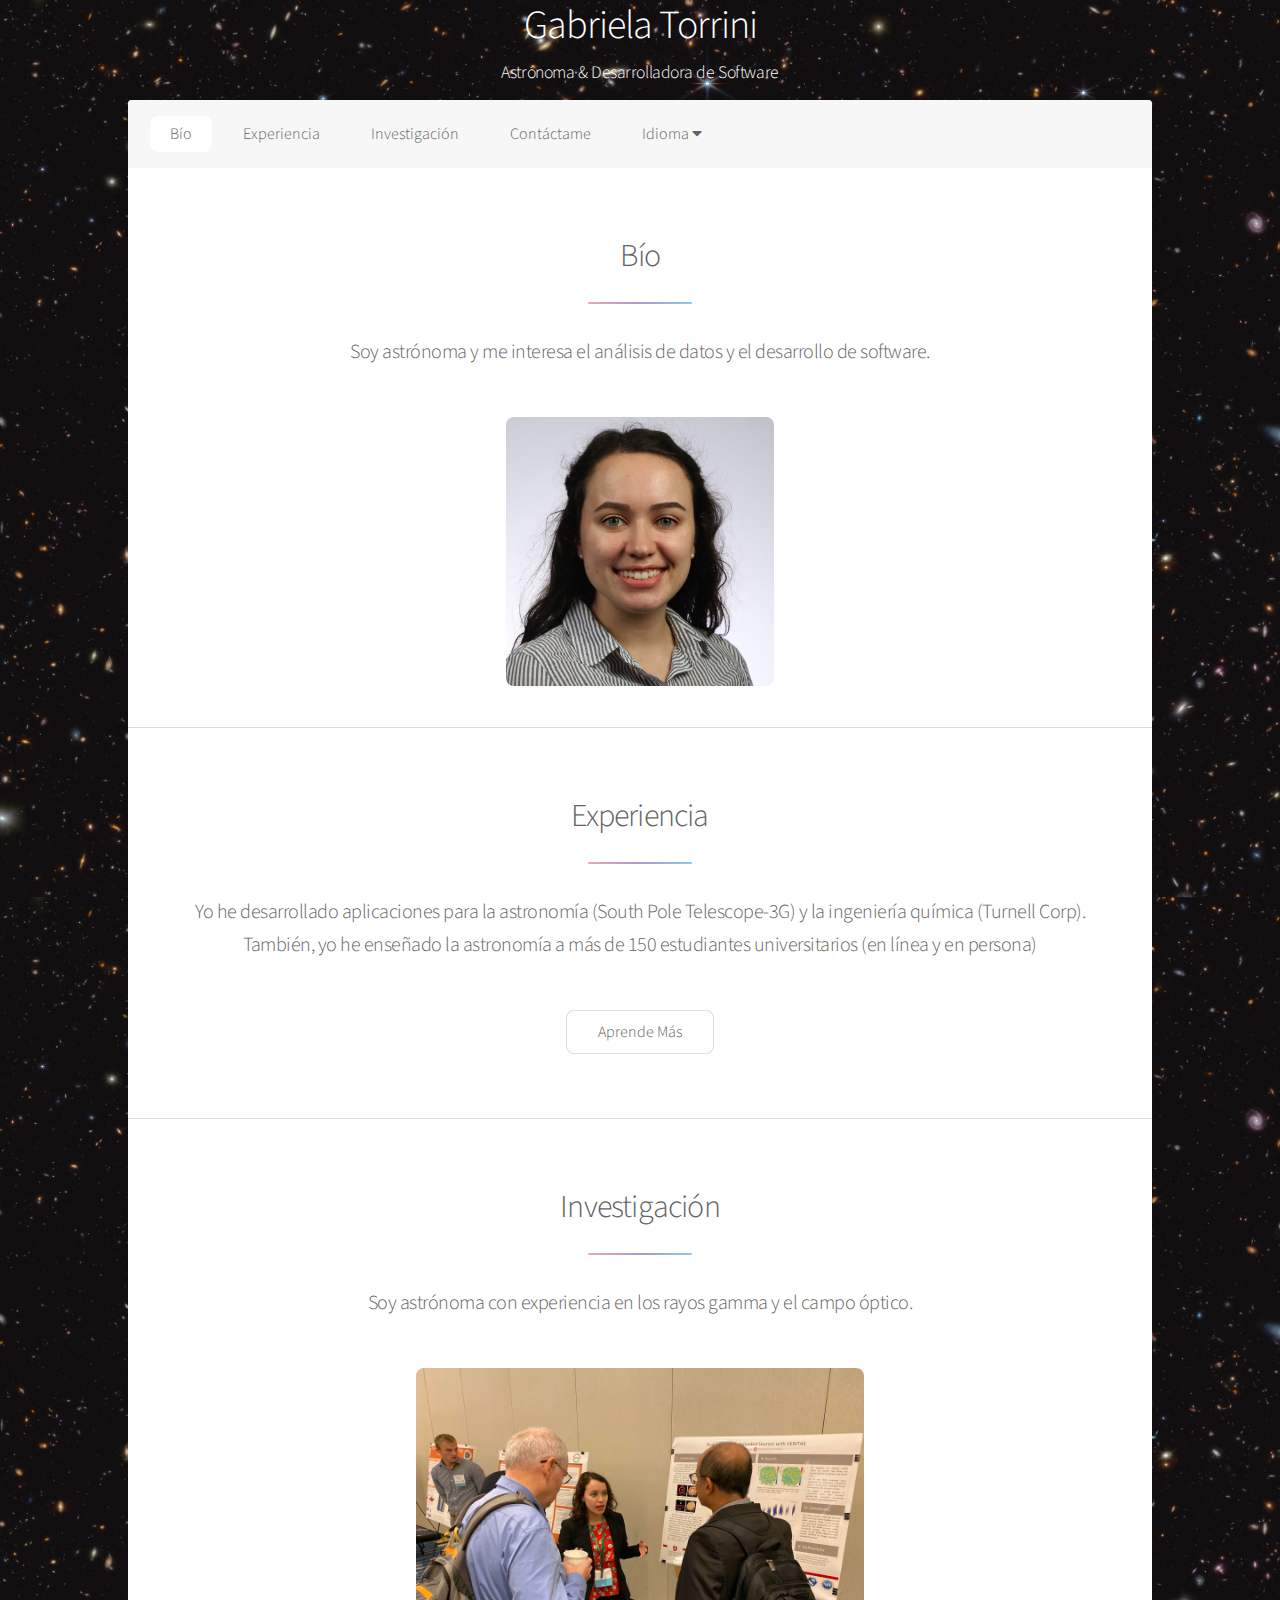
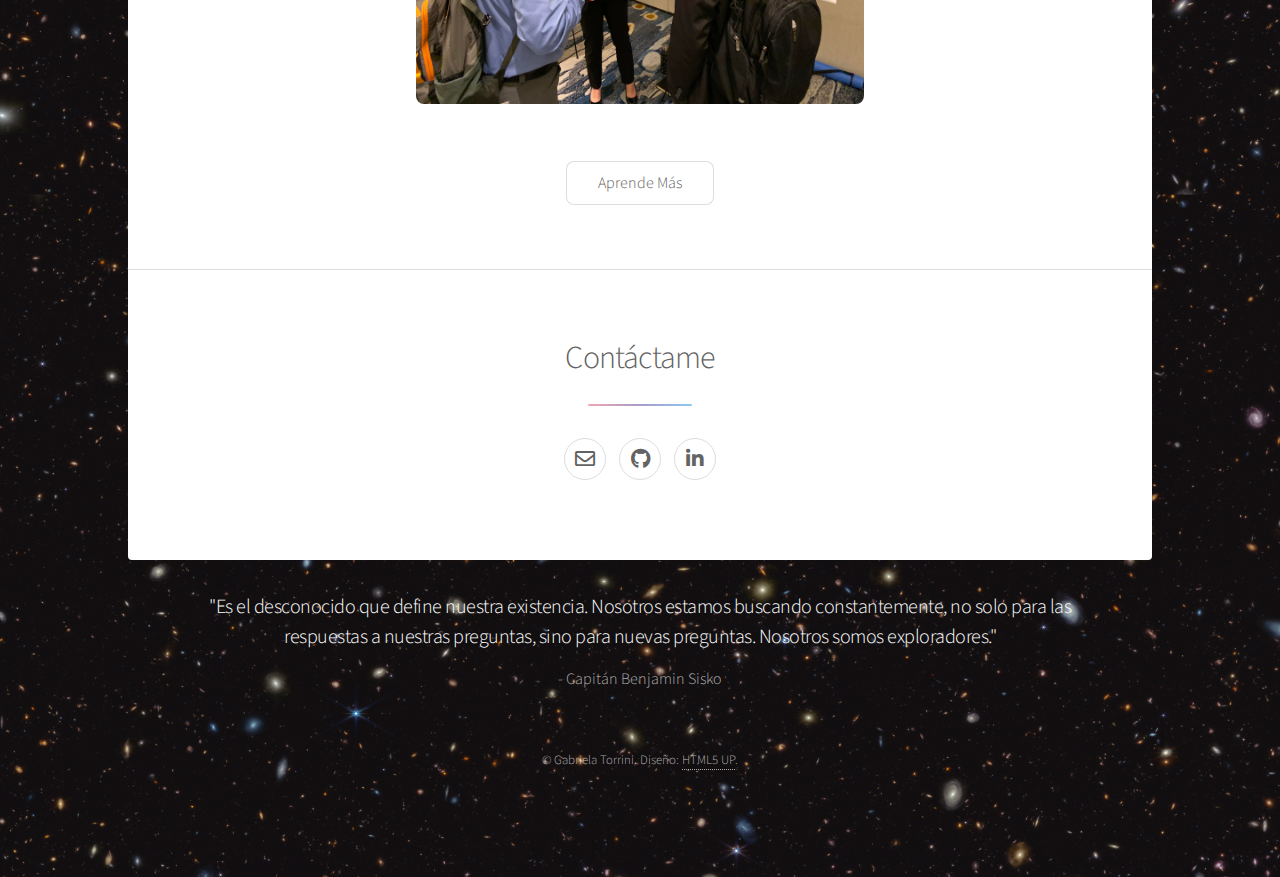
==== esp_index.html @ 51610266 "Edited lang tag to include correct country code" ====
<!DOCTYPE HTML>
<!--
	Stellar by HTML5 UP
	html5up.net | @ajlkn
	Free for personal and commercial use under the CCA 3.0 license (html5up.net/license)
-->
<html>
	<head>
		<title>Gabriela Torrini</title>
		<meta charset="utf-8" />
		<meta lang="es-PR" />
		<meta name="viewport" content="width=device-width, initial-scale=1, user-scalable=no" />
		<meta name="description" content="Gabriela Torrini es astro&#769;noma y desarrolladora de software." />
		<meta property="og:title" content="Gabriela Torrini | Sitio Web Personal " />
		<meta property="og:image" content="assets/images/jwst-dfs.png" />
		<meta property="og:description" content="Astronomo&#769;a & Desarrollo de Software" />
		<link rel="stylesheet" href="assets/css/main.css" />
		<noscript><link rel="stylesheet" href="assets/css/noscript.css" /></noscript>
		<script src="ResponsiveMenu.js" defer></script>
	</head>
	<body class="is-preload">

		<!-- Wrapper -->
			<div id="wrapper">

				<!-- Header -->
					<header id="header">
						<!--<div class="bg-box" style="max-width: 35%; padding: 1em;">-->
						<div>
							<h1>Gabriela Torrini</h1>
							<h4>Astro&#769;noma &amp; Desarrolladora de Software</h4>
						</div>
					</header>

				<!-- Nav -->
					<nav id="nav">
						<ul class="topnav">
							<li><a href="#about" class="active">Bi&#769;o</a></li>
							<li><a href="#experience">Experiencia</a></li>
							<li><a href="#research">Investigacio&#769;n</a></li>
							<!--<li><a href="#outreach">Outreach</a></li>-->
							<li><a href="#contact">Conta&#769;ctame</a></li>
							<li class="dropdown"><p class="dropbtn">Idioma <i class="fa fa-caret-down"></i></p>
								<ul class="dropdown-content">
									<li><a href="index.html" class="droplink">Ingle&#769;s</a></li>
									<li><a href="esp_index.html" class="droplink">Espan&#771;ol</a></li>
								</ul>
							</li>
							<li class="icon"><a id="menu-link" href="javascript:void(0);" class="fa fa-bars"></a></li>
						</ul>
					</nav>

				<!-- Main -->
					<div id="main">

						<!-- Bio -->
							<section id="about" class="main special">
								<!--<div class="spotlight">
									<div class="content">-->
										<header class="major">
											<h2>Bi&#769;o</h2>
											<p>Soy astro&#769;noma y me interesa el ana&#769;lisis de datos y el desarrollo de software.</p>
										</header>
										<!--<ul class="actions">
											<li><a class="button">Resume</a></li>
											<li><a class="button">CV  </a></li>
										</ul>-->
									<!--</div>
								</div>-->
										<span class="image"><img src="images/profile.jpg" style="max-width:30%; height:auto; margin:auto;" alt="Gabriela Torrini headshot" /></span>
							</section>

						<!-- Experiencia Seccion -->
							<section id="experience" class="main special">
								<header class="major">
									<h2>Experiencia</h2>
									<p>Yo he desarrollado aplicaciones para la astronomi&#769;a (South Pole Telescope-3G) y la ingenieri&#769;a qui&#769;mica (Turnell Corp). Tambie&#769;n, yo he ensen&#771;ado la astronomi&#769;a a ma&#769;s de 150 estudiantes universitarios (en li&#769;nea y en persona) </p>
								</header>
								<footer class="major">
									<ul class="actions special">
										<li><a href="experience.html" class="button">Aprende Ma&#769;s</a></li>
									</ul>
								</footer>
							</section>

						<!-- Investigacion Seccion -->
							<section id="research" class="main special">
								<header class="major">
									<h2>Investigacio&#769;n</h2>
									<p> Soy astrónoma con experiencia en los rayos gamma y el campo óptico.  </p>
								</header>
								<span class="image"><img src="images/cur-talking.jpg" style="max-width:50%; height:auto; margin:auto;" alt="Gabriela Torrini presenting research" /></span>
								<footer class="major">
									<ul class="actions special">
										<li><a href="research.html" class="button">Aprende Ma&#769;s</a></li>
									</ul>
								</footer>
							</section>

						<!-- Outreach -->
							<!--<section id="outreach" class="main special">
								<header class="major">
									<h2>Outreach</h2>
									<p>I am committed to making STEM fun, informative, and accessible to everyone.</p>
								</header>
								<span class="image"><img src="images/astro-society.jpg" style="max-width:50%; height:auto; margin:auto;" alt="Gabriela Torrini showing constellations" /></span>
								<footer class="major">
									<ul class="actions special">
										<li><a href="outreach.html" class="button">Learn More</a></li>
									</ul>
								</footer>
							</section>-->

						<!-- Conto&#769;ctame -->
							<section id="contact" class="main special">
								<header class="major">
									<h2>Conta&#769;ctame</h2>
									<ul class="icons">
										<li><a href="mailto:torrini2@illinois.edu" class="icon fa-regular fa-envelope alt"></a></li>
										<li><a href="https://github.com/gtorrini" class="icon brands fa-github alt"><span class="label">GitHub</span></a></li>
										<li><a href="https://www.linkedin.com/in/gabriela-torrini-9a2ab7235/" class="icon brands fa-linkedin-in alt"><span class="label">LinkedIn</span></a></li>
									</ul>
								</header>
							</section>

					</div>

				<!-- Footer -->
					<footer id="footer">
						<div class="align-center">
							<h3>"Es el desconocido que define nuestra existencia. Nosotros estamos buscando constantemente, no solo para las respuestas a nuestras preguntas, sino para nuevas preguntas. Nosotros somos exploradores." </h3>
							<p>- Capita&#769;n Benjamin Sisko</p>
						</div>
						<p class="copyright">&copy; Gabriela Torrini. Disen&#771;o: <a href="https://html5up.net">HTML5 UP</a>.</p>
					</footer>

			</div>

		<!-- Scripts -->
			<script src="assets/js/jquery.min.js"></script>
			<script src="assets/js/jquery.scrollex.min.js"></script>
			<script src="assets/js/jquery.scrolly.min.js"></script>
			<script src="assets/js/browser.min.js"></script>
			<script src="assets/js/breakpoints.min.js"></script>
			<script src="assets/js/util.js"></script>
			<script src="assets/js/main.js"></script>

	</body>
</html>
---- assets/css/main.css ----
@import url(fontawesome-all.min.css);
@import 'https://fonts.googleapis.com/css?family=Source+Sans+Pro:300,400';

/*
	Stellar by HTML5 UP
	html5up.net | @ajlkn
	Free for personal and commercial use under the CCA 3.0 license (html5up.net/license)
*/

html, body, div, span, applet, object,
iframe, h1, h2, h3, h4, h5, h6, p, blockquote,
pre, a, abbr, acronym, address, big, cite,
code, del, dfn, em, img, ins, kbd, q, s, samp,
small, strike, strong, sub, sup, tt, var, b,
u, i, center, dl, dt, dd, ol, ul, li, fieldset,
form, label, legend, table, caption, tbody,
tfoot, thead, tr, th, td, article, aside,
canvas, details, embed, figure, figcaption,
footer, header, hgroup, menu, nav, output, ruby,
section, summary, time, mark, audio, video {
	margin: 0;
	padding: 0;
	border: 0;
	font-size: 100%;
	font: inherit;
	vertical-align: baseline;
}

article, aside, details, figcaption, figure,
footer, header, hgroup, menu, nav, section {
	display: block;}

body {
	line-height: 1;
}

ol, ul {
	list-style: none;
}

blockquote, q {
	quotes: none;
}

	blockquote:before, blockquote:after, q:before, q:after {
		content: '';
		content: none;
	}

table {
	border-collapse: collapse;
	border-spacing: 0;
}

body {
	-webkit-text-size-adjust: none;
}

br {
	display: block !important;
}

mark {
	background-color: transparent;
	color: inherit;
}

input::-moz-focus-inner {
	border: 0;
	padding: 0;
}

input, select, textarea {
	-moz-appearance: none;
	-webkit-appearance: none;
	-ms-appearance: none;
	appearance: none;
}

/* Basic */

	@-ms-viewport {
		width: device-width;
	}

	body {
		-ms-overflow-style: scrollbar;
	}

	@media screen and (max-width: 480px) {

		html, body {
			min-width: 320px;
		}

	}

	html {
		box-sizing: border-box;
	}

	*, *:before, *:after {
		box-sizing: inherit;
	}

body {
	background-image: url("images/jwst-dfs.png");
	background-size: 100%;
}

		body.is-preload *, body.is-preload *:before, body.is-preload *:after {
			-moz-animation: none !important;
			-webkit-animation: none !important;
			-ms-animation: none !important;
			animation: none !important;
			-moz-transition: none !important;
			-webkit-transition: none !important;
			-ms-transition: none !important;
			transition: none !important;
		}

/* Type */

	body {
		background-color: #000000;
		color: rgba(255, 255, 255, 0.65);
	}

	body, input, select, textarea {
		font-family: "Source Sans Pro", Helvetica, sans-serif;
		font-size: 17pt;
		font-weight: 300;
		line-height: 1.65;
	}

	figcaption {
		font-size: 14pt;
	}

		@media screen and (max-width: 1680px) {

			body, input, select, textarea {
				font-size: 14pt;
			}

			figcaption {
				font-size: 11pt;
			}

		}

		@media screen and (max-width: 1280px) {

			body, input, select, textarea {
				font-size: 12pt;
			}

			figcaption {
				font-size: 9pt;
			}

		}

		@media screen and (max-width: 360px) {

			body, input, select, textarea {
				font-size: 11pt;
			}

			figcaption {
				font-size: 8pt;
			}
		}

	a {
		-moz-transition: color 0.2s ease, border-bottom 0.2s ease;
		-webkit-transition: color 0.2s ease, border-bottom 0.2s ease;
		-ms-transition: color 0.2s ease, border-bottom 0.2s ease;
		transition: color 0.2s ease, border-bottom 0.2s ease;
		text-decoration: none;
		border-bottom: dotted 1px;
		color: inherit;
	}

		a:hover {
			border-bottom-color: transparent;
		}

	strong, b {
		font-weight: 400;
	}

	em, i {
		font-style: italic;
	}

	p:not(.dropbtn) {
		margin: 0 0 2em 0;
	}

		p.blurb {
			text-align: justify;
		}

		p.content {
			-moz-columns: 20em 2;
			-webkit-columns: 20em 2;
			-ms-columns: 20em 2;
			columns: 20em 2;
			-moz-column-gap: 2em;
			-webkit-column-gap: 2em;
			-ms-column-gap: 2em;
			column-gap: 2em;
			text-align: justify;
		}

	h1, h2, h3, h4, h5, h6 {
		font-weight: 300;
		line-height: 1.5;
		margin: 0 0 0.7em 0;
		letter-spacing: -0.025em;
	}

		h1 a, h2 a, h3 a, h4 a, h5 a, h6 a {
			color: inherit;
			text-decoration: none;
		}

	h1 {
		font-size: 2.5em;
		line-height: 1.2;
	}

	h2 {
		font-size: 1.5em;
	}

	h3 {
		font-size: 1.25em;
	}

	h4 {
		font-size: 1.1em;
	}

	h5 {
		font-size: 0.9em;
	}

	h6 {
		font-size: 0.7em;
	}

	@media screen and (max-width: 736px) {

		h1 {
			font-size: 2em;
		}

	}

	sub {
		font-size: 0.8em;
		position: relative;
		top: 0.5em;
	}

	sup {
		font-size: 0.8em;
		position: relative;
		top: -0.5em;
	}

	blockquote {
		border-left: solid 4px;
		font-style: italic;
		margin: 0 0 2em 0;
		padding: 0.5em 0 0.5em 2em;
	}

	code {
		border-radius: 8px;
		border: solid 1px;
		font-family: "Courier New", monospace;
		font-size: 0.9em;
		margin: 0 0.25em;
		padding: 0.25em 0.65em;
	}

	pre {
		-webkit-overflow-scrolling: touch;
		font-family: "Courier New", monospace;
		font-size: 0.9em;
		margin: 0 0 2em 0;
	}

		pre code {
			display: block;
			line-height: 1.75;
			padding: 1em 1.5em;
			overflow-x: auto;
		}

	hr {
		border: 0;
		border-bottom: solid 1px;
		margin: 2em 0;
	}

		hr.major {
			margin: 3em 0;
		}

	.align-left {
		text-align: left;
	}

	.align-center {
		text-align: center;
	}

	.align-right {
		text-align: right;
	}

	input, select, textarea {
		color: #ffffff;
	}

	a:hover {
		color: #ffffff;
	}

	strong, b {
		color: #ffffff;
	}

	h1, h2, h3, h4, h5, h6 {
		color: #ffffff;
	}

	blockquote {
		border-left-color: rgba(255, 255, 255, 0.35);
	}

	code {
		background: rgba(255, 255, 255, 0.075);
		border-color: rgba(255, 255, 255, 0.35);
	}

	hr {
		border-bottom-color: rgba(255, 255, 255, 0.35);
	}

/* Row */

	.row {
		display: flex;
		flex-wrap: wrap;
		box-sizing: border-box;
		align-items: stretch;
	}

		.row > * {
			box-sizing: border-box;
		}

		.row.gtr-uniform > * > :last-child {
			margin-bottom: 0;
		}

		.row.aln-left {
			justify-content: flex-start;
		}

		.row.aln-center {
			justify-content: center;
		}

		.row.aln-right {
			justify-content: flex-end;
		}

		.row.aln-top {
			align-items: flex-start;
		}

		.row.aln-middle {
			align-items: center;
		}

		.row.aln-bottom {
			align-items: flex-end;
		}

		.row > .imp {
			order: -1;
		}

		.row > .col-1 {
			width: 8.33333%;
		}

		.row > .off-1 {
			margin-left: 8.33333%;
		}

		.row > .col-2 {
			width: 16.66667%;
		}

		.row > .off-2 {
			margin-left: 16.66667%;
		}

		.row > .col-3 {
			width: 25%;
		}

		.row > .off-3 {
			margin-left: 25%;
		}

		.row > .col-4 {
			width: 33.33333%;
		}

		.row > .off-4 {
			margin-left: 33.33333%;
		}

		.row > .col-5 {
			width: 41.66667%;
		}

		.row > .off-5 {
			margin-left: 41.66667%;
		}

		.row > .col-6 {
			width: 50%;
		}

		.row > .off-6 {
			margin-left: 50%;
		}

		.row > .col-7 {
			width: 58.33333%;
		}

		.row > .off-7 {
			margin-left: 58.33333%;
		}

		.row > .col-8 {
			width: 66.66667%;
		}

		.row > .off-8 {
			margin-left: 66.66667%;
		}

		.row > .col-9 {
			width: 75%;
		}

		.row > .off-9 {
			margin-left: 75%;
		}

		.row > .col-10 {
			width: 83.33333%;
		}

		.row > .off-10 {
			margin-left: 83.33333%;
		}

		.row > .col-11 {
			width: 91.66667%;
		}

		.row > .off-11 {
			margin-left: 91.66667%;
		}

		.row > .col-12 {
			width: 100%;
		}

		.row > .off-12 {
			margin-left: 100%;
		}

		.row.gtr-0 {
			margin-top: 0;
			margin-left: 0em;
		}

			.row.gtr-0 > * {
				padding: 0 0 0 0em;
			}

			.row.gtr-0.gtr-uniform {
				margin-top: 0em;
			}

				.row.gtr-0.gtr-uniform > * {
					padding-top: 0em;
				}

		.row.gtr-25 {
			margin-top: 0;
			margin-left: -0.375em;
		}

			.row.gtr-25 > * {
				padding: 0 0 0 0.375em;
			}

			.row.gtr-25.gtr-uniform {
				margin-top: -0.375em;
			}

				.row.gtr-25.gtr-uniform > * {
					padding-top: 0.375em;
				}

		.row.gtr-50 {
			margin-top: 0;
			margin-left: -0.75em;
		}

			.row.gtr-50 > * {
				padding: 0 0 0 0.75em;
			}

			.row.gtr-50.gtr-uniform {
				margin-top: -0.75em;
			}

				.row.gtr-50.gtr-uniform > * {
					padding-top: 0.75em;
				}

		.row {
			margin-top: 0;
			margin-left: -1.5em;
		}

			.row > * {
				padding: 0 0 0 1.5em;
			}

			.row.gtr-uniform {
				margin-top: -1.5em;
			}

				.row.gtr-uniform > * {
					padding-top: 1.5em;
				}

		.row.gtr-150 {
			margin-top: 0;
			margin-left: -2.25em;
		}

			.row.gtr-150 > * {
				padding: 0 0 0 2.25em;
			}

			.row.gtr-150.gtr-uniform {
				margin-top: -2.25em;
			}

				.row.gtr-150.gtr-uniform > * {
					padding-top: 2.25em;
				}

		.row.gtr-200 {
			margin-top: 0;
			margin-left: -3em;
		}

			.row.gtr-200 > * {
				padding: 0 0 0 3em;
			}

			.row.gtr-200.gtr-uniform {
				margin-top: -3em;
			}

				.row.gtr-200.gtr-uniform > * {
					padding-top: 3em;
				}

		@media screen and (max-width: 1680px) {

			.row {
				display: flex;
				flex-wrap: wrap;
				box-sizing: border-box;
				align-items: stretch;
			}

				.row > * {
					box-sizing: border-box;
				}

				.row.gtr-uniform > * > :last-child {
					margin-bottom: 0;
				}

				.row.aln-left {
					justify-content: flex-start;
				}

				.row.aln-center {
					justify-content: center;
				}

				.row.aln-right {
					justify-content: flex-end;
				}

				.row.aln-top {
					align-items: flex-start;
				}

				.row.aln-middle {
					align-items: center;
				}

				.row.aln-bottom {
					align-items: flex-end;
				}

				.row > .imp-xlarge {
					order: -1;
				}

				.row > .col-1-xlarge {
					width: 8.33333%;
				}

				.row > .off-1-xlarge {
					margin-left: 8.33333%;
				}

				.row > .col-2-xlarge {
					width: 16.66667%;
				}

				.row > .off-2-xlarge {
					margin-left: 16.66667%;
				}

				.row > .col-3-xlarge {
					width: 25%;
				}

				.row > .off-3-xlarge {
					margin-left: 25%;
				}

				.row > .col-4-xlarge {
					width: 33.33333%;
				}

				.row > .off-4-xlarge {
					margin-left: 33.33333%;
				}

				.row > .col-5-xlarge {
					width: 41.66667%;
				}

				.row > .off-5-xlarge {
					margin-left: 41.66667%;
				}

				.row > .col-6-xlarge {
					width: 50%;
				}

				.row > .off-6-xlarge {
					margin-left: 50%;
				}

				.row > .col-7-xlarge {
					width: 58.33333%;
				}

				.row > .off-7-xlarge {
					margin-left: 58.33333%;
				}

				.row > .col-8-xlarge {
					width: 66.66667%;
				}

				.row > .off-8-xlarge {
					margin-left: 66.66667%;
				}

				.row > .col-9-xlarge {
					width: 75%;
				}

				.row > .off-9-xlarge {
					margin-left: 75%;
				}

				.row > .col-10-xlarge {
					width: 83.33333%;
				}

				.row > .off-10-xlarge {
					margin-left: 83.33333%;
				}

				.row > .col-11-xlarge {
					width: 91.66667%;
				}

				.row > .off-11-xlarge {
					margin-left: 91.66667%;
				}

				.row > .col-12-xlarge {
					width: 100%;
				}

				.row > .off-12-xlarge {
					margin-left: 100%;
				}

				.row.gtr-0 {
					margin-top: 0;
					margin-left: 0em;
				}

					.row.gtr-0 > * {
						padding: 0 0 0 0em;
					}

					.row.gtr-0.gtr-uniform {
						margin-top: 0em;
					}

						.row.gtr-0.gtr-uniform > * {
							padding-top: 0em;
						}

				.row.gtr-25 {
					margin-top: 0;
					margin-left: -0.375em;
				}

					.row.gtr-25 > * {
						padding: 0 0 0 0.375em;
					}

					.row.gtr-25.gtr-uniform {
						margin-top: -0.375em;
					}

						.row.gtr-25.gtr-uniform > * {
							padding-top: 0.375em;
						}

				.row.gtr-50 {
					margin-top: 0;
					margin-left: -0.75em;
				}

					.row.gtr-50 > * {
						padding: 0 0 0 0.75em;
					}

					.row.gtr-50.gtr-uniform {
						margin-top: -0.75em;
					}

						.row.gtr-50.gtr-uniform > * {
							padding-top: 0.75em;
						}

				.row {
					margin-top: 0;
					margin-left: -1.5em;
				}

					.row > * {
						padding: 0 0 0 1.5em;
					}

					.row.gtr-uniform {
						margin-top: -1.5em;
					}

						.row.gtr-uniform > * {
							padding-top: 1.5em;
						}

				.row.gtr-150 {
					margin-top: 0;
					margin-left: -2.25em;
				}

					.row.gtr-150 > * {
						padding: 0 0 0 2.25em;
					}

					.row.gtr-150.gtr-uniform {
						margin-top: -2.25em;
					}

						.row.gtr-150.gtr-uniform > * {
							padding-top: 2.25em;
						}

				.row.gtr-200 {
					margin-top: 0;
					margin-left: -3em;
				}

					.row.gtr-200 > * {
						padding: 0 0 0 3em;
					}

					.row.gtr-200.gtr-uniform {
						margin-top: -3em;
					}

						.row.gtr-200.gtr-uniform > * {
							padding-top: 3em;
						}

		}

		@media screen and (max-width: 1280px) {

			.row {
				display: flex;
				flex-wrap: wrap;
				box-sizing: border-box;
				align-items: stretch;
			}

				.row > * {
					box-sizing: border-box;
				}

				.row.gtr-uniform > * > :last-child {
					margin-bottom: 0;
				}

				.row.aln-left {
					justify-content: flex-start;
				}

				.row.aln-center {
					justify-content: center;
				}

				.row.aln-right {
					justify-content: flex-end;
				}

				.row.aln-top {
					align-items: flex-start;
				}

				.row.aln-middle {
					align-items: center;
				}

				.row.aln-bottom {
					align-items: flex-end;
				}

				.row > .imp-large {
					order: -1;
				}

				.row > .col-1-large {
					width: 8.33333%;
				}

				.row > .off-1-large {
					margin-left: 8.33333%;
				}

				.row > .col-2-large {
					width: 16.66667%;
				}

				.row > .off-2-large {
					margin-left: 16.66667%;
				}

				.row > .col-3-large {
					width: 25%;
				}

				.row > .off-3-large {
					margin-left: 25%;
				}

				.row > .col-4-large {
					width: 33.33333%;
				}

				.row > .off-4-large {
					margin-left: 33.33333%;
				}

				.row > .col-5-large {
					width: 41.66667%;
				}

				.row > .off-5-large {
					margin-left: 41.66667%;
				}

				.row > .col-6-large {
					width: 50%;
				}

				.row > .off-6-large {
					margin-left: 50%;
				}

				.row > .col-7-large {
					width: 58.33333%;
				}

				.row > .off-7-large {
					margin-left: 58.33333%;
				}

				.row > .col-8-large {
					width: 66.66667%;
				}

				.row > .off-8-large {
					margin-left: 66.66667%;
				}

				.row > .col-9-large {
					width: 75%;
				}

				.row > .off-9-large {
					margin-left: 75%;
				}

				.row > .col-10-large {
					width: 83.33333%;
				}

				.row > .off-10-large {
					margin-left: 83.33333%;
				}

				.row > .col-11-large {
					width: 91.66667%;
				}

				.row > .off-11-large {
					margin-left: 91.66667%;
				}

				.row > .col-12-large {
					width: 100%;
				}

				.row > .off-12-large {
					margin-left: 100%;
				}

				.row.gtr-0 {
					margin-top: 0;
					margin-left: 0em;
				}

					.row.gtr-0 > * {
						padding: 0 0 0 0em;
					}

					.row.gtr-0.gtr-uniform {
						margin-top: 0em;
					}

						.row.gtr-0.gtr-uniform > * {
							padding-top: 0em;
						}

				.row.gtr-25 {
					margin-top: 0;
					margin-left: -0.375em;
				}

					.row.gtr-25 > * {
						padding: 0 0 0 0.375em;
					}

					.row.gtr-25.gtr-uniform {
						margin-top: -0.375em;
					}

						.row.gtr-25.gtr-uniform > * {
							padding-top: 0.375em;
						}

				.row.gtr-50 {
					margin-top: 0;
					margin-left: -0.75em;
				}

					.row.gtr-50 > * {
						padding: 0 0 0 0.75em;
					}

					.row.gtr-50.gtr-uniform {
						margin-top: -0.75em;
					}

						.row.gtr-50.gtr-uniform > * {
							padding-top: 0.75em;
						}

				.row {
					margin-top: 0;
					margin-left: -1.5em;
				}

					.row > * {
						padding: 0 0 0 1.5em;
					}

					.row.gtr-uniform {
						margin-top: -1.5em;
					}

						.row.gtr-uniform > * {
							padding-top: 1.5em;
						}

				.row.gtr-150 {
					margin-top: 0;
					margin-left: -2.25em;
				}

					.row.gtr-150 > * {
						padding: 0 0 0 2.25em;
					}

					.row.gtr-150.gtr-uniform {
						margin-top: -2.25em;
					}

						.row.gtr-150.gtr-uniform > * {
							padding-top: 2.25em;
						}

				.row.gtr-200 {
					margin-top: 0;
					margin-left: -3em;
				}

					.row.gtr-200 > * {
						padding: 0 0 0 3em;
					}

					.row.gtr-200.gtr-uniform {
						margin-top: -3em;
					}

						.row.gtr-200.gtr-uniform > * {
							padding-top: 3em;
						}

		}

		@media screen and (max-width: 980px) {

			.row {
				display: flex;
				flex-wrap: wrap;
				box-sizing: border-box;
				align-items: stretch;
			}

				.row > * {
					box-sizing: border-box;
				}

				.row.gtr-uniform > * > :last-child {
					margin-bottom: 0;
				}

				.row.aln-left {
					justify-content: flex-start;
				}

				.row.aln-center {
					justify-content: center;
				}

				.row.aln-right {
					justify-content: flex-end;
				}

				.row.aln-top {
					align-items: flex-start;
				}

				.row.aln-middle {
					align-items: center;
				}

				.row.aln-bottom {
					align-items: flex-end;
				}

				.row > .imp-medium {
					order: -1;
				}

				.row > .col-1-medium {
					width: 8.33333%;
				}

				.row > .off-1-medium {
					margin-left: 8.33333%;
				}

				.row > .col-2-medium {
					width: 16.66667%;
				}

				.row > .off-2-medium {
					margin-left: 16.66667%;
				}

				.row > .col-3-medium {
					width: 25%;
				}

				.row > .off-3-medium {
					margin-left: 25%;
				}

				.row > .col-4-medium {
					width: 33.33333%;
				}

				.row > .off-4-medium {
					margin-left: 33.33333%;
				}

				.row > .col-5-medium {
					width: 41.66667%;
				}

				.row > .off-5-medium {
					margin-left: 41.66667%;
				}

				.row > .col-6-medium {
					width: 50%;
				}

				.row > .off-6-medium {
					margin-left: 50%;
				}

				.row > .col-7-medium {
					width: 58.33333%;
				}

				.row > .off-7-medium {
					margin-left: 58.33333%;
				}

				.row > .col-8-medium {
					width: 66.66667%;
				}

				.row > .off-8-medium {
					margin-left: 66.66667%;
				}

				.row > .col-9-medium {
					width: 75%;
				}

				.row > .off-9-medium {
					margin-left: 75%;
				}

				.row > .col-10-medium {
					width: 83.33333%;
				}

				.row > .off-10-medium {
					margin-left: 83.33333%;
				}

				.row > .col-11-medium {
					width: 91.66667%;
				}

				.row > .off-11-medium {
					margin-left: 91.66667%;
				}

				.row > .col-12-medium {
					width: 100%;
				}

				.row > .off-12-medium {
					margin-left: 100%;
				}

				.row.gtr-0 {
					margin-top: 0;
					margin-left: 0em;
				}

					.row.gtr-0 > * {
						padding: 0 0 0 0em;
					}

					.row.gtr-0.gtr-uniform {
						margin-top: 0em;
					}

						.row.gtr-0.gtr-uniform > * {
							padding-top: 0em;
						}

				.row.gtr-25 {
					margin-top: 0;
					margin-left: -0.375em;
				}

					.row.gtr-25 > * {
						padding: 0 0 0 0.375em;
					}

					.row.gtr-25.gtr-uniform {
						margin-top: -0.375em;
					}

						.row.gtr-25.gtr-uniform > * {
							padding-top: 0.375em;
						}

				.row.gtr-50 {
					margin-top: 0;
					margin-left: -0.75em;
				}

					.row.gtr-50 > * {
						padding: 0 0 0 0.75em;
					}

					.row.gtr-50.gtr-uniform {
						margin-top: -0.75em;
					}

						.row.gtr-50.gtr-uniform > * {
							padding-top: 0.75em;
						}

				.row {
					margin-top: 0;
					margin-left: -1.5em;
				}

					.row > * {
						padding: 0 0 0 1.5em;
					}

					.row.gtr-uniform {
						margin-top: -1.5em;
					}

						.row.gtr-uniform > * {
							padding-top: 1.5em;
						}

				.row.gtr-150 {
					margin-top: 0;
					margin-left: -2.25em;
				}

					.row.gtr-150 > * {
						padding: 0 0 0 2.25em;
					}

					.row.gtr-150.gtr-uniform {
						margin-top: -2.25em;
					}

						.row.gtr-150.gtr-uniform > * {
							padding-top: 2.25em;
						}

				.row.gtr-200 {
					margin-top: 0;
					margin-left: -3em;
				}

					.row.gtr-200 > * {
						padding: 0 0 0 3em;
					}

					.row.gtr-200.gtr-uniform {
						margin-top: -3em;
					}

						.row.gtr-200.gtr-uniform > * {
							padding-top: 3em;
						}

		}

		@media screen and (max-width: 736px) {

			.row {
				display: flex;
				flex-wrap: wrap;
				box-sizing: border-box;
				align-items: stretch;
			}

				.row > * {
					box-sizing: border-box;
				}

				.row.gtr-uniform > * > :last-child {
					margin-bottom: 0;
				}

				.row.aln-left {
					justify-content: flex-start;
				}

				.row.aln-center {
					justify-content: center;
				}

				.row.aln-right {
					justify-content: flex-end;
				}

				.row.aln-top {
					align-items: flex-start;
				}

				.row.aln-middle {
					align-items: center;
				}

				.row.aln-bottom {
					align-items: flex-end;
				}

				.row > .imp-small {
					order: -1;
				}

				.row > .col-1-small {
					width: 8.33333%;
				}

				.row > .off-1-small {
					margin-left: 8.33333%;
				}

				.row > .col-2-small {
					width: 16.66667%;
				}

				.row > .off-2-small {
					margin-left: 16.66667%;
				}

				.row > .col-3-small {
					width: 25%;
				}

				.row > .off-3-small {
					margin-left: 25%;
				}

				.row > .col-4-small {
					width: 33.33333%;
				}

				.row > .off-4-small {
					margin-left: 33.33333%;
				}

				.row > .col-5-small {
					width: 41.66667%;
				}

				.row > .off-5-small {
					margin-left: 41.66667%;
				}

				.row > .col-6-small {
					width: 50%;
				}

				.row > .off-6-small {
					margin-left: 50%;
				}

				.row > .col-7-small {
					width: 58.33333%;
				}

				.row > .off-7-small {
					margin-left: 58.33333%;
				}

				.row > .col-8-small {
					width: 66.66667%;
				}

				.row > .off-8-small {
					margin-left: 66.66667%;
				}

				.row > .col-9-small {
					width: 75%;
				}

				.row > .off-9-small {
					margin-left: 75%;
				}

				.row > .col-10-small {
					width: 83.33333%;
				}

				.row > .off-10-small {
					margin-left: 83.33333%;
				}

				.row > .col-11-small {
					width: 91.66667%;
				}

				.row > .off-11-small {
					margin-left: 91.66667%;
				}

				.row > .col-12-small {
					width: 100%;
				}

				.row > .off-12-small {
					margin-left: 100%;
				}

				.row.gtr-0 {
					margin-top: 0;
					margin-left: 0em;
				}

					.row.gtr-0 > * {
						padding: 0 0 0 0em;
					}

					.row.gtr-0.gtr-uniform {
						margin-top: 0em;
					}

						.row.gtr-0.gtr-uniform > * {
							padding-top: 0em;
						}

				.row.gtr-25 {
					margin-top: 0;
					margin-left: -0.25em;
				}

					.row.gtr-25 > * {
						padding: 0 0 0 0.25em;
					}

					.row.gtr-25.gtr-uniform {
						margin-top: -0.25em;
					}

						.row.gtr-25.gtr-uniform > * {
							padding-top: 0.25em;
						}

				.row.gtr-50 {
					margin-top: 0;
					margin-left: -0.5em;
				}

					.row.gtr-50 > * {
						padding: 0 0 0 0.5em;
					}

					.row.gtr-50.gtr-uniform {
						margin-top: -0.5em;
					}

						.row.gtr-50.gtr-uniform > * {
							padding-top: 0.5em;
						}

				.row {
					margin-top: 0;
					margin-left: -1em;
				}

					.row > * {
						padding: 0 0 0 1em;
					}

					.row.gtr-uniform {
						margin-top: -1em;
					}

						.row.gtr-uniform > * {
							padding-top: 1em;
						}

				.row.gtr-150 {
					margin-top: 0;
					margin-left: -1.5em;
				}

					.row.gtr-150 > * {
						padding: 0 0 0 1.5em;
					}

					.row.gtr-150.gtr-uniform {
						margin-top: -1.5em;
					}

						.row.gtr-150.gtr-uniform > * {
							padding-top: 1.5em;
						}

				.row.gtr-200 {
					margin-top: 0;
					margin-left: -2em;
				}

					.row.gtr-200 > * {
						padding: 0 0 0 2em;
					}

					.row.gtr-200.gtr-uniform {
						margin-top: -2em;
					}

						.row.gtr-200.gtr-uniform > * {
							padding-top: 2em;
						}

		}

		@media screen and (max-width: 480px) {

			.row {
				display: flex;
				flex-wrap: wrap;
				box-sizing: border-box;
				align-items: stretch;
			}

				.row > * {
					box-sizing: border-box;
				}

				.row.gtr-uniform > * > :last-child {
					margin-bottom: 0;
				}

				.row.aln-left {
					justify-content: flex-start;
				}

				.row.aln-center {
					justify-content: center;
				}

				.row.aln-right {
					justify-content: flex-end;
				}

				.row.aln-top {
					align-items: flex-start;
				}

				.row.aln-middle {
					align-items: center;
				}

				.row.aln-bottom {
					align-items: flex-end;
				}

				.row > .imp-xsmall {
					order: -1;
				}

				.row > .col-1-xsmall {
					width: 8.33333%;
				}

				.row > .off-1-xsmall {
					margin-left: 8.33333%;
				}

				.row > .col-2-xsmall {
					width: 16.66667%;
				}

				.row > .off-2-xsmall {
					margin-left: 16.66667%;
				}

				.row > .col-3-xsmall {
					width: 25%;
				}

				.row > .off-3-xsmall {
					margin-left: 25%;
				}

				.row > .col-4-xsmall {
					width: 33.33333%;
				}

				.row > .off-4-xsmall {
					margin-left: 33.33333%;
				}

				.row > .col-5-xsmall {
					width: 41.66667%;
				}

				.row > .off-5-xsmall {
					margin-left: 41.66667%;
				}

				.row > .col-6-xsmall {
					width: 50%;
				}

				.row > .off-6-xsmall {
					margin-left: 50%;
				}

				.row > .col-7-xsmall {
					width: 58.33333%;
				}

				.row > .off-7-xsmall {
					margin-left: 58.33333%;
				}

				.row > .col-8-xsmall {
					width: 66.66667%;
				}

				.row > .off-8-xsmall {
					margin-left: 66.66667%;
				}

				.row > .col-9-xsmall {
					width: 75%;
				}

				.row > .off-9-xsmall {
					margin-left: 75%;
				}

				.row > .col-10-xsmall {
					width: 83.33333%;
				}

				.row > .off-10-xsmall {
					margin-left: 83.33333%;
				}

				.row > .col-11-xsmall {
					width: 91.66667%;
				}

				.row > .off-11-xsmall {
					margin-left: 91.66667%;
				}

				.row > .col-12-xsmall {
					width: 100%;
				}

				.row > .off-12-xsmall {
					margin-left: 100%;
				}

				.row.gtr-0 {
					margin-top: 0;
					margin-left: 0em;
				}

					.row.gtr-0 > * {
						padding: 0 0 0 0em;
					}

					.row.gtr-0.gtr-uniform {
						margin-top: 0em;
					}

						.row.gtr-0.gtr-uniform > * {
							padding-top: 0em;
						}

				.row.gtr-25 {
					margin-top: 0;
					margin-left: -0.3125em;
				}

					.row.gtr-25 > * {
						padding: 0 0 0 0.3125em;
					}

					.row.gtr-25.gtr-uniform {
						margin-top: -0.3125em;
					}

						.row.gtr-25.gtr-uniform > * {
							padding-top: 0.3125em;
						}

				.row.gtr-50 {
					margin-top: 0;
					margin-left: -0.625em;
				}

					.row.gtr-50 > * {
						padding: 0 0 0 0.625em;
					}

					.row.gtr-50.gtr-uniform {
						margin-top: -0.625em;
					}

						.row.gtr-50.gtr-uniform > * {
							padding-top: 0.625em;
						}

				.row {
					margin-top: 0;
					margin-left: -1.25em;
				}

					.row > * {
						padding: 0 0 0 1.25em;
					}

					.row.gtr-uniform {
						margin-top: -1.25em;
					}

						.row.gtr-uniform > * {
							padding-top: 1.25em;
						}

				.row.gtr-150 {
					margin-top: 0;
					margin-left: -1.875em;
				}

					.row.gtr-150 > * {
						padding: 0 0 0 1.875em;
					}

					.row.gtr-150.gtr-uniform {
						margin-top: -1.875em;
					}

						.row.gtr-150.gtr-uniform > * {
							padding-top: 1.875em;
						}

				.row.gtr-200 {
					margin-top: 0;
					margin-left: -2.5em;
				}

					.row.gtr-200 > * {
						padding: 0 0 0 2.5em;
					}

					.row.gtr-200.gtr-uniform {
						margin-top: -2.5em;
					}

						.row.gtr-200.gtr-uniform > * {
							padding-top: 2.5em;
						}

		}

/* Box */

	.box {
		border-radius: 8px;
		border: solid;
		margin-bottom: 2em;
		padding: 1.5em;
	}

		.box > :last-child,
		.box > :last-child > :last-child,
		.box > :last-child > :last-child > :last-child {
			margin-bottom: 0;
		}

		.box.alt {
			border: 0;
			border-radius: 0;
			padding: 0;
		}

	.box {
		border-color: rgba(255, 255, 255, 0.35);
	}

/* Button */

	input[type="submit"],
	input[type="reset"],
	input[type="button"],
	button,
	.button {
		-moz-appearance: none;
		-webkit-appearance: none;
		-ms-appearance: none;
		appearance: none;
		-moz-transition: background-color 0.2s ease-in-out, color 0.2s ease-in-out;
		-webkit-transition: background-color 0.2s ease-in-out, color 0.2s ease-in-out;
		-ms-transition: background-color 0.2s ease-in-out, color 0.2s ease-in-out;
		transition: background-color 0.2s ease-in-out, color 0.2s ease-in-out;
		border-radius: 8px;
		border: 0;
		cursor: pointer;
		display: inline-block;
		font-weight: 300;
		height: 2.75em;
		line-height: 2.75em;
		min-width: 9.25em;
		padding: 0 1.5em;
		text-align: center;
		text-decoration: none;
		white-space: nowrap;
	}

		input[type="submit"].icon,
		input[type="reset"].icon,
		input[type="button"].icon,
		button.icon,
		.button.icon {
			padding-left: 1.35em;
		}

			input[type="submit"].icon:before,
			input[type="reset"].icon:before,
			input[type="button"].icon:before,
			button.icon:before,
			.button.icon:before {
				margin-right: 0.5em;
			}

		input[type="submit"].fit,
		input[type="reset"].fit,
		input[type="button"].fit,
		button.fit,
		.button.fit {
			width: 100%;
		}

		input[type="submit"].small,
		input[type="reset"].small,
		input[type="button"].small,
		button.small,
		.button.small {
			font-size: 0.8em;
		}

		input[type="submit"].large,
		input[type="reset"].large,
		input[type="button"].large,
		button.large,
		.button.large {
			font-size: 1.35em;
		}

		input[type="submit"].disabled, input[type="submit"]:disabled,
		input[type="reset"].disabled,
		input[type="reset"]:disabled,
		input[type="button"].disabled,
		input[type="button"]:disabled,
		button.disabled,
		button:disabled,
		.button.disabled,
		.button:disabled {
			pointer-events: none;
			opacity: 0.25;
		}

		@media screen and (max-width: 736px) {

			input[type="submit"],
			input[type="reset"],
			input[type="button"],
			button,
			.button {
				min-width: 0;
			}

		}

	input[type="submit"],
	input[type="reset"],
	input[type="button"],
	button,
	.button {
		background-color: transparent;
		box-shadow: inset 0 0 0 1px rgba(255, 255, 255, 0.35);
		color: #ffffff !important;
	}

		input[type="submit"]:hover,
		input[type="reset"]:hover,
		input[type="button"]:hover,
		button:hover,
		.button:hover {
			background-color: rgba(255, 255, 255, 0.075);
		}

		input[type="submit"]:active,
		input[type="reset"]:active,
		input[type="button"]:active,
		button:active,
		.button:active {
			background-color: rgba(255, 255, 255, 0.2);
		}

		input[type="submit"].icon:before,
		input[type="reset"].icon:before,
		input[type="button"].icon:before,
		button.icon:before,
		.button.icon:before {
			color: rgba(255, 255, 255, 0.5);
		}

		input[type="submit"].primary,
		input[type="reset"].primary,
		input[type="button"].primary,
		button.primary,
		.button.primary {
			background-color: #8cc9f0;
			color: #ffffff !important;
			box-shadow: none;
		}

			input[type="submit"].primary:hover,
			input[type="reset"].primary:hover,
			input[type="button"].primary:hover,
			button.primary:hover,
			.button.primary:hover {
				background-color: #9acff2;
			}

			input[type="submit"].primary:active,
			input[type="reset"].primary:active,
			input[type="button"].primary:active,
			button.primary:active,
			.button.primary:active {
				background-color: #7ec3ee;
			}

			input[type="submit"].primary.icon:before,
			input[type="reset"].primary.icon:before,
			input[type="button"].primary.icon:before,
			button.primary.icon:before,
			.button.primary.icon:before {
				color: #ffffff !important;
			}

/* Form */

	form {
		margin: 0 0 2em 0;
	}

	label {
		display: block;
		font-size: 0.9em;
		font-weight: 400;
		margin: 0 0 1em 0;
	}

	input[type="text"],
	input[type="password"],
	input[type="email"],
	select,
	textarea {
		-moz-appearance: none;
		-webkit-appearance: none;
		-ms-appearance: none;
		appearance: none;
		border-radius: 8px;
		border: solid 1px;
		color: inherit;
		display: block;
		outline: 0;
		padding: 0 1em;
		text-decoration: none;
		width: 100%;
	}

		input[type="text"]:invalid,
		input[type="password"]:invalid,
		input[type="email"]:invalid,
		select:invalid,
		textarea:invalid {
			box-shadow: none;
		}

	select {
		background-size: 1.25rem;
		background-repeat: no-repeat;
		background-position: calc(100% - 1rem) center;
		height: 2.75em;
		padding-right: 2.75em;
		text-overflow: ellipsis;
	}

		select:focus::-ms-value {
			background-color: transparent;
		}

		select::-ms-expand {
			display: none;
		}

	input[type="text"],
	input[type="password"],
	input[type="email"],
	select {
		height: 2.75em;
	}

	textarea {
		padding: 0.75em 1em;
	}

	input[type="checkbox"],
	input[type="radio"] {
		-moz-appearance: none;
		-webkit-appearance: none;
		-ms-appearance: none;
		appearance: none;
		display: block;
		float: left;
		margin-right: -2em;
		opacity: 0;
		width: 1em;
		z-index: -1;
	}

		input[type="checkbox"] + label,
		input[type="radio"] + label {
			text-decoration: none;
			cursor: pointer;
			display: inline-block;
			font-size: 1em;
			font-weight: 300;
			padding-left: 2.4em;
			padding-right: 0.75em;
			position: relative;
		}

			input[type="checkbox"] + label:before,
			input[type="radio"] + label:before {
				-moz-osx-font-smoothing: grayscale;
				-webkit-font-smoothing: antialiased;
				display: inline-block;
				font-style: normal;
				font-variant: normal;
				text-rendering: auto;
				line-height: 1;
				text-transform: none !important;
				font-family: 'Font Awesome 5 Free';
				font-weight: 900;
			}

			input[type="checkbox"] + label:before,
			input[type="radio"] + label:before {
				border-radius: 8px;
				border: solid 1px;
				content: '';
				display: inline-block;
				font-size: 0.8em;
				height: 2.0625em;
				left: 0;
				line-height: 2.0625em;
				position: absolute;
				text-align: center;
				top: 0;
				width: 2.0625em;
			}

		input[type="checkbox"]:checked + label:before,
		input[type="radio"]:checked + label:before {
			content: '\f00c';
		}

	input[type="checkbox"] + label:before {
		border-radius: 8px;
	}

	input[type="radio"] + label:before {
		border-radius: 100%;
	}

	::-webkit-input-placeholder {
		opacity: 1.0;
	}

	:-moz-placeholder {
		opacity: 1.0;
	}

	::-moz-placeholder {
		opacity: 1.0;
	}

	:-ms-input-placeholder {
		opacity: 1.0;
	}

	label {
		color: #ffffff;
	}

	input[type="text"],
	input[type="password"],
	input[type="email"],
	select,
	textarea {
		background-color: rgba(255, 255, 255, 0.075);
		border-color: rgba(255, 255, 255, 0.35);
	}

		input[type="text"]:focus,
		input[type="password"]:focus,
		input[type="email"]:focus,
		select:focus,
		textarea:focus {
			border-color: #8cc9f0;
			box-shadow: 0 0 0 1px #8cc9f0;
		}

	select {
		background-image: url("data:image/svg+xml;charset=utf8,%3Csvg xmlns='http://www.w3.org/2000/svg' width='40' height='40' preserveAspectRatio='none' viewBox='0 0 40 40'%3E%3Cpath d='M9.4,12.3l10.4,10.4l10.4-10.4c0.2-0.2,0.5-0.4,0.9-0.4c0.3,0,0.6,0.1,0.9,0.4l3.3,3.3c0.2,0.2,0.4,0.5,0.4,0.9 c0,0.4-0.1,0.6-0.4,0.9L20.7,31.9c-0.2,0.2-0.5,0.4-0.9,0.4c-0.3,0-0.6-0.1-0.9-0.4L4.3,17.3c-0.2-0.2-0.4-0.5-0.4-0.9 c0-0.4,0.1-0.6,0.4-0.9l3.3-3.3c0.2-0.2,0.5-0.4,0.9-0.4S9.1,12.1,9.4,12.3z' fill='rgba(255, 255, 255, 0.35)' /%3E%3C/svg%3E");
	}

		select option {
			color: #ffffff;
			background: #935d8c;
		}

	input[type="checkbox"] + label,
	input[type="radio"] + label {
		color: rgba(255, 255, 255, 0.65);
	}

		input[type="checkbox"] + label:before,
		input[type="radio"] + label:before {
			background: rgba(255, 255, 255, 0.075);
			border-color: rgba(255, 255, 255, 0.35);
		}

	input[type="checkbox"]:checked + label:before,
	input[type="radio"]:checked + label:before {
		background-color: #ffffff;
		border-color: #ffffff;
		color: #935d8c;
	}

	input[type="checkbox"]:focus + label:before,
	input[type="radio"]:focus + label:before {
		border-color: #8cc9f0;
		box-shadow: 0 0 0 1px #8cc9f0;
	}

	::-webkit-input-placeholder {
		color: rgba(255, 255, 255, 0.5) !important;
	}

	:-moz-placeholder {
		color: rgba(255, 255, 255, 0.5) !important;
	}

	::-moz-placeholder {
		color: rgba(255, 255, 255, 0.5) !important;
	}

	:-ms-input-placeholder {
		color: rgba(255, 255, 255, 0.5) !important;
	}

	.formerize-placeholder {
		color: rgba(255, 255, 255, 0.5) !important;
	}

/* Icon */

	.icon {
		text-decoration: none;
		-moz-transition: background-color 0.2s ease-in-out, color 0.2s ease-in-out;
		-webkit-transition: background-color 0.2s ease-in-out, color 0.2s ease-in-out;
		-ms-transition: background-color 0.2s ease-in-out, color 0.2s ease-in-out;
		transition: background-color 0.2s ease-in-out, color 0.2s ease-in-out;
		border-bottom: none;
		position: relative;
	}

		.icon:before {
			-moz-osx-font-smoothing: grayscale;
			-webkit-font-smoothing: antialiased;
			display: inline-block;
			font-style: normal;
			font-variant: normal;
			text-rendering: auto;
			line-height: 1;
			text-transform: none !important;
			font-family: 'Font Awesome 5 Free';
			font-weight: 400;
		}

		.icon > .label {
			display: none;
		}

		.icon:before {
			line-height: solid;
		}

		.icon.solid:before {
			font-weight: 900;
		}

		.icon.brands:before {
			font-family: 'Font Awesome 5 Brands';
		}

		.icon.major {
			border: solid 1px;
			display: inline-block;
			border-radius: 100%;
			padding: 0.65em;
			margin: 0 0 2em 0;
			cursor: default;
		}

			.icon.major:before {
				display: inline-block;
				font-size: 6.25rem;
				width: 2.25em;
				height: 2.25em;
				line-height: 2.2em;
				border-radius: 100%;
				border: solid 1px;
				text-align: center;
			}

		.icon.alt {
			display: inline-block;
			border: solid 1px;
			border-radius: 100%;
		}

			.icon.alt:before {
				display: block;
				font-size: 1.25em;
				width: 2em;
				height: 2em;
				text-align: center;
				line-height: 2em;
			}

		.icon.style1 {
			color: #efa8b0;
		}

		.icon.style2 {
			color: #c79cc8;
		}

		.icon.style3 {
			color: #a89cc8;
		}

		.icon.style4 {
			color: #9bb2e1;
		}

		.icon.style5 {
			color: #8cc9f0;
		}

		@media screen and (max-width: 1680px) {

			.icon.major:before {
				font-size: 5.5rem;
			}

		}

		@media screen and (max-width: 1280px) {

			.icon.major:before {
				font-size: 4.75rem;
			}

		}

		@media screen and (max-width: 736px) {

			.icon.major {
				margin: 0 0 1.5em 0;
				padding: 0.35em;
			}

				.icon.major:before {
					font-size: 3.5rem;
				}

		}

	.icon.major {
		border-color: rgba(255, 255, 255, 0.35);
	}

		.icon.major:before {
			border-color: rgba(255, 255, 255, 0.35);
		}

	.icon.alt {
		border-color: rgba(255, 255, 255, 0.35);
		color: #ffffff;
	}

		.icon.alt:hover {
			background-color: rgba(255, 255, 255, 0.075);
		}

		.icon.alt:active {
			background-color: rgba(255, 255, 255, 0.2);
		}

/* Image */

	.image {
		border-radius: 8px;
		border: 0;
		display: inline-block;
		position: relative;
		margin: auto;
	}

		.image img {
			border-radius: 8px;
			display: block;
		}

		.image.left, .image.right {
			max-width: 40%;
		}

			.image.left img, .image.right img {
				width: 100%;
			}

		.image.left {
			float: left;
			margin: 0 1.5em 1em 0;
			top: 0.25em;
		}

		.image.right {
			float: right;
			margin: 0 0 1em 1.5em;
			top: 0.25em;
		}

		.image.fit {
			display: block;
			margin: 0 0 2em 0;
			width: 100%;
		}

			.image.fit img {
				width: 100%;
			}

		.image.main {
			display: block;
			margin: 0 0 3em 0;
			width: 100%;
		}

			.image.main img {
				width: 100%;
			}

/* List */

	ol {
		list-style: decimal;
		margin: 0 0 2em 0;
		padding-left: 1.25em;
	}

		ol li {
			padding-left: 0.25em;
		}

	ul {
		list-style: disc;
		margin: 0 0 2em 0;
		padding-left: 1em;
	}

		ul li {
			padding-left: 0.5em;
		}

		ul.alt {
			list-style: none;
			padding-left: 0;
		}

			ul.alt li {
				border-top: solid 1px;
				padding: 0.5em 0;
			}

				ul.alt li:first-child {
					border-top: 0;
					padding-top: 0;
				}

	dl {
		margin: 0 0 2em 0;
	}

		dl dt {
			display: block;
			font-weight: 400;
			margin: 0 0 1em 0;
		}

		dl dd {
			margin-left: 2em;
		}

		dl.alt dt {
			display: block;
			width: 3em;
			margin: 0;
			clear: left;
			float: left;
		}

		dl.alt dd {
			margin: 0 0 0.85em 5.5em;
		}

		dl.alt:after {
			content: '';
			display: block;
			clear: both;
		}

	ul.alt li {
		border-top-color: rgba(255, 255, 255, 0.35);
	}

	dl dt {
		color: #ffffff;
	}

/* Actions */

	ul.actions {
		display: -moz-flex;
		display: -webkit-flex;
		display: -ms-flex;
		display: flex;
		cursor: default;
		list-style: none;
		margin-left: -1em;
		padding-left: 0;
	}

		ul.actions li {
			padding: 0 0 0 1em;
			vertical-align: middle;
		}

		ul.actions.special {
			-moz-justify-content: center;
			-webkit-justify-content: center;
			-ms-justify-content: center;
			justify-content: center;
			width: 100%;
			margin-left: 0;
		}

			ul.actions.special li:first-child {
				padding-left: 0;
			}

		ul.actions.stacked {
			-moz-flex-direction: column;
			-webkit-flex-direction: column;
			-ms-flex-direction: column;
			flex-direction: column;
			margin-left: 0;
		}

			ul.actions.stacked li {
				padding: 1.3em 0 0 0;
			}

				ul.actions.stacked li:first-child {
					padding-top: 0;
				}

		ul.actions.fit {
			width: calc(100% + 1em);
		}

			ul.actions.fit li {
				-moz-flex-grow: 1;
				-webkit-flex-grow: 1;
				-ms-flex-grow: 1;
				flex-grow: 1;
				-moz-flex-shrink: 1;
				-webkit-flex-shrink: 1;
				-ms-flex-shrink: 1;
				flex-shrink: 1;
				width: 100%;
			}

				ul.actions.fit li > * {
					width: 100%;
				}

			ul.actions.fit.stacked {
				width: 100%;
			}

		@media screen and (max-width: 480px) {

			ul.actions:not(.fixed) {
				-moz-flex-direction: column;
				-webkit-flex-direction: column;
				-ms-flex-direction: column;
				flex-direction: column;
				margin-left: 0;
				width: 100% !important;
			}

				ul.actions:not(.fixed) li {
					-moz-flex-grow: 1;
					-webkit-flex-grow: 1;
					-ms-flex-grow: 1;
					flex-grow: 1;
					-moz-flex-shrink: 1;
					-webkit-flex-shrink: 1;
					-ms-flex-shrink: 1;
					flex-shrink: 1;
					padding: 1em 0 0 0;
					text-align: center;
					width: 100%;
				}

					ul.actions:not(.fixed) li > * {
						width: 100%;
					}

					ul.actions:not(.fixed) li:first-child {
						padding-top: 0;
					}

					ul.actions:not(.fixed) li input[type="submit"],
					ul.actions:not(.fixed) li input[type="reset"],
					ul.actions:not(.fixed) li input[type="button"],
					ul.actions:not(.fixed) li button,
					ul.actions:not(.fixed) li .button {
						width: 100%;
					}

						ul.actions:not(.fixed) li input[type="submit"].icon:before,
						ul.actions:not(.fixed) li input[type="reset"].icon:before,
						ul.actions:not(.fixed) li input[type="button"].icon:before,
						ul.actions:not(.fixed) li button.icon:before,
						ul.actions:not(.fixed) li .button.icon:before {
							margin-left: -0.5rem;
						}

		}

/* Icons */

	ul.icons {
		cursor: default;
		list-style: none;
		padding-left: 0;
	}

		ul.icons li {
			display: inline-block;
			padding: 0 0.65em 0 0;
		}

			ul.icons li:last-child {
				padding-right: 0 !important;
			}

/* Section/Article */

	section.special, article.special {
		text-align: center;
	}

	header.major {
		margin-bottom: 3em;
	}

		header.major h2 {
			font-size: 2em;
		}

			header.major h2:after {
				display: block;
				content: '';
				width: 3.25em;
				height: 2px;
				margin: 0.7em 0 1em 0;
				border-radius: 2px;
			}

				section.special header.major h2:after, article.special header.major h2:after {
					margin-left: auto;
					margin-right: auto;
				}

		header.major p {
			font-size: 1.25em;
			letter-spacing: -0.025em;
		}

		header.major.special {
			text-align: center;
		}

			header.major.special h2:after {
				margin-left: auto;
				margin-right: auto;
			}

	footer.major {
		margin-top: 3em;
	}

	@media screen and (max-width: 736px) {

		header.major {
			margin-bottom: 0;
		}

			header.major h2 {
				font-size: 1.5em;
			}

			header.major p {
				font-size: 1em;
				letter-spacing: 0;
			}

				header.major p br {
					display: none;
				}

		footer.major {
			margin-top: 0;
		}

	}

	header.major h2:after {
		background-color: rgba(255, 255, 255, 0.35);
	}

/* Table */

	.table-wrapper {
		-webkit-overflow-scrolling: touch;
		overflow-x: auto;
	}

	table {
		margin: 0 0 2em 0;
		width: 100%;
	}

		table tbody tr {
			border: solid 1px;
			border-left: 0;
			border-right: 0;
		}

		table td {
			padding: 0.75em 0.75em;
		}

		table th {
			font-size: 0.9em;
			font-weight: 400;
			padding: 0 0.75em 0.75em 0.75em;
			text-align: left;
		}

		table thead {
			border-bottom: solid 2px;
		}

		table tfoot {
			border-top: solid 2px;
		}

		table.alt {
			border-collapse: separate;
		}

			table.alt tbody tr td {
				border: solid 1px;
				border-left-width: 0;
				border-top-width: 0;
			}

				table.alt tbody tr td:first-child {
					border-left-width: 1px;
				}

			table.alt tbody tr:first-child td {
				border-top-width: 1px;
			}

			table.alt thead {
				border-bottom: 0;
			}

			table.alt tfoot {
				border-top: 0;
			}

	table tbody tr {
		border-color: rgba(255, 255, 255, 0.35);
	}

		table tbody tr:nth-child(2n + 1) {
			background-color: rgba(255, 255, 255, 0.075);
		}

	table th {
		color: #ffffff;
	}

	table thead {
		border-bottom-color: rgba(255, 255, 255, 0.35);
	}

	table tfoot {
		border-top-color: rgba(255, 255, 255, 0.35);
	}

	table.alt tbody tr td {
		border-color: rgba(255, 255, 255, 0.35);
	}

/* Features */

	.features {
		display: -moz-flex;
		display: -webkit-flex;
		display: -ms-flex;
		display: flex;
		-moz-flex-wrap: wrap;
		-webkit-flex-wrap: wrap;
		-ms-flex-wrap: wrap;
		flex-wrap: wrap;
		-moz-justify-content: center;
		-webkit-justify-content: center;
		-ms-justify-content: center;
		justify-content: center;
		width: calc(100% + 2em);
		margin: 0 0 3em -2em;
		padding: 0;
		list-style: none;
	}

		.features li {
			width: calc(33.33333% - 2em);
			margin-left: 2em;
			margin-top: 3em;
			padding: 0;
		}

			.features li:nth-child(1), .features li:nth-child(2), .features li:nth-child(3) {
				margin-top: 0;
			}

			.features li > :last-child {
				margin-bottom: 0;
			}

		@media screen and (max-width: 980px) {

			.features li {
				width: calc(50% - 2em);
			}

				.features li:nth-child(3) {
					margin-top: 3em;
				}

		}

		@media screen and (max-width: 736px) {

			.features {
				width: 100%;
				margin: 0 0 2em 0;
			}

				.features li {
					width: 100%;
					margin-left: 0;
					margin-top: 2em;
				}

					.features li:nth-child(2), .features li:nth-child(3) {
						margin-top: 2em;
					}

		}

/* Statistics */

	.statistics {
		display: -moz-flex;
		display: -webkit-flex;
		display: -ms-flex;
		display: flex;
		width: 100%;
		margin: 0 0 3em 0;
		padding: 0;
		list-style: none;
		cursor: default;
	}

		.statistics li {
			-moz-flex: 1;
			-webkit-flex: 1;
			-ms-flex: 1;
			flex: 1;
			padding: 1.5em;
			color: #ffffff;
			text-align: center;
		}

			.statistics li.style1 {
				background-color: #efa8b0;
			}

			.statistics li.style2 {
				background-color: #c79cc8;
			}

			.statistics li.style3 {
				background-color: #a89cc8;
			}

			.statistics li.style4 {
				background-color: #9bb2e1;
			}

			.statistics li.style5 {
				background-color: #8cc9f0;
			}

			.statistics li strong, .statistics li b {
				display: block;
				font-size: 2em;
				line-height: 1.1;
				color: inherit !important;
				font-weight: 300;
				letter-spacing: -0.025em;
			}

			.statistics li:first-child {
				border-top-left-radius: 8px;
				border-bottom-left-radius: 8px;
			}

			.statistics li:last-child {
				border-top-right-radius: 8px;
				border-bottom-right-radius: 8px;
			}

			.statistics li .icon {
				display: inline-block;
			}

				.statistics li .icon:before {
					font-size: 2.75rem;
					line-height: 1.3;
				}

		@media screen and (max-width: 980px) {

			.statistics li strong, .statistics li b {
				font-size: 1.5em;
			}

		}

		@media screen and (max-width: 736px) {

			.statistics {
				display: block;
				width: 20em;
				max-width: 100%;
				margin: 0 auto 2em auto;
			}

				.statistics li:first-child {
					border-bottom-left-radius: 0;
					border-top-right-radius: 8px;
				}

				.statistics li:last-child {
					border-top-right-radius: 0;
					border-bottom-left-radius: 8px;
				}

				.statistics li .icon:before {
					font-size: 3.75rem;
				}

				.statistics li strong, .statistics li b {
					font-size: 2.5em;
				}

		}

/* Spotlight */

	.spotlight {
		display: -moz-flex;
		display: -webkit-flex;
		display: -ms-flex;
		display: flex;
		-moz-align-items: center;
		-webkit-align-items: center;
		-ms-align-items: center;
		align-items: center;
		margin: 0 0 2em 0;
	}

		.spotlight .content {
			-moz-flex: 1;
			-webkit-flex: 1;
			-ms-flex: 1;
			flex: 1;
		}

			.spotlight .content > :last-child {
				margin-bottom: 0;
			}

			.spotlight .content header.major {
				margin: 0 0 2em 0;
			}

		.spotlight .image {
			display: inline-block;
			margin-left: 4em;
			padding: 0.65em;
			border-radius: 100%;
			border: solid 1px;
		}

			.spotlight .image img {
				display: block;
				border-radius: 100%;
				width: 16em;
			}

		@media screen and (max-width: 980px) {

			.spotlight {
				-moz-flex-direction: column-reverse;
				-webkit-flex-direction: column-reverse;
				-ms-flex-direction: column-reverse;
				flex-direction: column-reverse;
				text-align: center;
			}

				.spotlight .content {
					-moz-flex: 0 1 auto;
					-webkit-flex: 0 1 auto;
					-ms-flex: 0 1 auto;
					flex: 0 1 auto;
					width: 100%;
				}

					.spotlight .content header.major h2:after {
						margin-left: auto;
						margin-right: auto;
					}

					.spotlight .content .actions {
						-moz-justify-content: center;
						-webkit-justify-content: center;
						-ms-justify-content: center;
						justify-content: center;
						width: calc(100% + 1em);
					}

				.spotlight .image {
					-moz-flex: 0 1 auto;
					-webkit-flex: 0 1 auto;
					-ms-flex: 0 1 auto;
					flex: 0 1 auto;
					margin-left: 0;
					margin-bottom: 2em;
				}

		}

		@media screen and (max-width: 736px) {

			.spotlight .image {
				padding: 0.35em;
			}

				.spotlight .image img {
					width: 12em;
				}

		}

	.spotlight .image {
		border-color: rgba(255, 255, 255, 0.35);
	}

/* Header */

	#header {
		padding: 1em 5em 1em 5em ;
		text-align: center;
	}

		#header h1 {
			margin: 0 0 0.25em 0;
		}

		#header p {
			font-size: 1.25em;
			letter-spacing: -0.025em;
		}

		#header.alt {
			padding: 7em 5em 4em 5em ;
		}

			#header.alt h1 {
				font-size: 3.25em;
			}

			#header.alt > * {
				-moz-transition: opacity 3s ease;
				-webkit-transition: opacity 3s ease;
				-ms-transition: opacity 3s ease;
				transition: opacity 3s ease;
				-moz-transition-delay: 0.5s;
				-webkit-transition-delay: 0.5s;
				-ms-transition-delay: 0.5s;
				transition-delay: 0.5s;
				opacity: 1;
			}

			#header.alt .logo {
				-moz-transition: opacity 1.25s ease, -moz-transform 0.5s ease;
				-webkit-transition: opacity 1.25s ease, -webkit-transform 0.5s ease;
				-ms-transition: opacity 1.25s ease, -ms-transform 0.5s ease;
				transition: opacity 1.25s ease, transform 0.5s ease;
				-moz-transition-delay: 0s;
				-webkit-transition-delay: 0s;
				-ms-transition-delay: 0s;
				transition-delay: 0s;
				display: block;
				margin: 0 0 1.5em 0;
			}

				#header.alt .logo img {
					display: block;
					margin: 0 auto;
					max-width: 75%;
				}

		@media screen and (max-width: 1280px) {

			#header {
				padding: 0.1em 4em 0.1em 4em ;
			}

				#header.alt {
					padding: 3em 4em 3em 4em ;
				}

		}

		@media screen and (max-width: 980px) {

			#header {
				padding: 0.1em 3em 0.1em 3em ;
			}

				#header.alt {
					padding: 2em 3em 2em 3em ;
				}

		}

		@media screen and (max-width: 736px) {

			#header {
				padding: 0.1em 2em 0.1em 2em ;
			}

				#header p {
					font-size: 1em;
					letter-spacing: 0;
				}

					#header p br {
						display: none;
					}

				#header.alt {
					padding: 1em 2em 1em 2em ;
				}

					#header.alt h1 {
						font-size: 2.5em;
					}

		}

		@media screen and (max-width: 480px) {

			#header {
				padding: 0.1em 1.5em 0.1em 1.5em ;
			}

				#header.alt {
					padding: 1em 1.5em 1em 1.5em ;
				}

		}

		@media screen and (max-width: 360px) {

			#header {
				padding: 0.1em 1em 0.1em 1em ;
			}

				#header.alt {
					padding: 0.5em 1em 0.5em 1em ;
				}

		}

		body.is-preload #header.alt > * {
			opacity: 0;
		}

		body.is-preload #header.alt .logo {
			-moz-transform: scale(0.8) rotate(-30deg);
			-webkit-transform: scale(0.8) rotate(-30deg);
			-ms-transform: scale(0.8) rotate(-30deg);
			transform: scale(0.8) rotate(-30deg);
		}

/* Nav */

	#nav {
		-moz-transition: background-color 0.2s ease, border-top-left-radius 0.2s ease, border-top-right-radius 0.2s ease, padding 0.2s ease;
		-webkit-transition: background-color 0.2s ease, border-top-left-radius 0.2s ease, border-top-right-radius 0.2s ease, padding 0.2s ease;
		-ms-transition: background-color 0.2s ease, border-top-left-radius 0.2s ease, border-top-right-radius 0.2s ease, padding 0.2s ease;
		transition: background-color 0.2s ease, border-top-left-radius 0.2s ease, border-top-right-radius 0.2s ease, padding 0.2s ease;
		background-color: #ffffff;
		color: #636363;
		position: absolute;
		width: 64em;
		max-width: calc(100% - 4em);
		padding: 1em;
		background-color: #f7f7f7;
		border-top-left-radius: 0.25em;
		border-top-right-radius: 0.25em;
		cursor: default;
		text-align: center;
	}

		#nav input, #nav select, #nav textarea {
			color: #636363;
		}

		#nav a:hover:not(.droplink) {
			color: #636363;
		}

		#nav strong, #nav b {
			color: #636363;
		}

		#nav h1, #nav h2, #nav h3, #nav h4, #nav h5, #nav h6 {
			color: #636363;
		}

		#nav blockquote {
			border-left-color: #dddddd;
		}

		#nav code {
			background: rgba(222, 222, 222, 0.25);
			border-color: #dddddd;
		}

		#nav hr {
			border-bottom-color: #dddddd;
		}

		#nav + #main {
			padding-top: 4.25em;
		}

		#nav ul {
			margin: 0;
			padding: 0;
			list-style-type: none;
			/* Modification! */
			overflow: hidden;
		}

			#nav ul li {
				-moz-transition: margin 0.2s ease;
				-webkit-transition: margin 0.2s ease;
				-ms-transition: margin 0.2s ease;
				transition: margin 0.2s ease;
				display: inline-block;
				margin: 0 0.35em;
				padding: 0;
				vertical-align: middle;
				/* Modification! */
				float: left;
			}

				#nav ul li a, .dropbtn {
					-moz-transition: font-size 0.2s ease;
					-webkit-transition: font-size 0.2s ease;
					-ms-transition: font-size 0.2s ease;
					transition: font-size 0.2s ease;
					display: inline-block;
					height: 2.25em;
					line-height: 2.25em;
					padding: 0 1.25em;
					border: 0;
					border-radius: 8px;
					box-shadow: inset 0 0 0 1px transparent;
					text-align: center;
				}

					#nav ul li a:hover, .dropdown:hover {
						background-color: rgba(222, 222, 222, 0.25);
					}

					#nav ul li a.active {
						background-color: #ffffff;
						box-shadow: none;
					}

			#nav ul li.icon {
				display: none;
			}

		#nav.alt {
			position: fixed;
			top: 0;
			padding: 0.5em 1em;
			background-color: rgba(247, 247, 247, 0.95);
			border-top-left-radius: 0;
			border-top-right-radius: 0;
			z-index: 10000;
		}

			#nav.alt ul li {
				margin: 0 0.175em;
			}

				#nav.alt ul li a {
					font-size: 0.9em;
				}

		/* Generic responsive menu */
		@media screen and (max-width: 736px) {
			/* Only display first li and icon on small screens */
			#nav ul.topnav li:not(:first-child), .dropdown .dropbtn {
				display: none;
			}

			#nav ul.topnav li.icon {
				float: right;
				display: inline-block;
			}

			/* Display other li as dropdown in icon */
			#nav ul.topnav.responsive {
				position: relative;
			}

				#nav ul.topnav.responsive li.icon {
					position: absolute;
					right: 0;
					top: 0;
				}

				#nav ul.topnav.responsive li {
					float: none;
					display: block;
					text-align: left;
				}

				#nav ul.topnav.responsive .dropdown {
					float: none;
				}

				#nav ul.topnav.responsive .dropdown-content {
					position: relative;
				}

				#nav ul.topnav.responsive .dropdown .dropbtn {
					display: block;
					width: 100%;
					text-align: left;
				}
		}

		/* Responsive menu for research page */
		@media screen and (max-width: 955px) {
			#research-page #nav ul.topnav li:not(:first-child) {
				display: none;
			}

			#research-page #nav ul.topnav li.icon {
				float: right;
				display: inline-block;
			}

			#research-page #nav ul.topnav.responsive {
				position: relative;
			}

				#research-page #nav ul.topnav.responsive li.icon {
					position: absolute;
					right: 0;
					top: 0;
				}

				#research-page #nav ul.topnav.responsive li {
					float: none;
					display: block;
					text-align: left;
				}
		}

		/* Responsive menu for outreach page */
		@media screen and (max-width: 865px) {
			#outreach-page #nav ul.topnav li:not(:first-child) {
				display: none;
			}

			#outreach-page #nav ul.topnav li.icon {
				float: right;
				display: inline-block;
			}

			#outreach-page #nav ul.topnav.responsive {
				position: relative;
			}

				#outreach-page #nav ul.topnav.responsive li.icon {
					position: absolute;
					right: 0;
					top: 0;
				}

				#outreach-page #nav ul.topnav.responsive li {
					float: none;
					display: block;
					text-align: left;
				}
		}

		/* Fix nav bar width for small screens */
		@media screen and (max-width: 480px) {
			#nav {
				max-width: calc(100% - 2em);
			}
		}

		/*@media screen and (max-width: 360px) {
			#nav {
				max-width: calc(100% - 2em);
			}
		}*/

	/* Main */

	#main {
		background-color: #ffffff;
		color: #636363;
		border-radius: 0.25em;
	}

		#main input, #main select, #main textarea {
			color: #636363;
		}

		#main a:hover {
			color: #636363;
		}

		#main strong, #main b {
			color: #636363;
		}

		#main h1, #main h2, #main h3, #main h4, #main h5, #main h6 {
			color: #636363;
		}

		#main blockquote {
			border-left-color: #dddddd;
		}

		#main code {
			background: rgba(222, 222, 222, 0.25);
			border-color: #dddddd;
		}

		#main hr {
			border-bottom-color: #dddddd;
		}

		#main .box {
			border-color: #dddddd;
		}

		#main input[type="submit"],
		#main input[type="reset"],
		#main input[type="button"],
		#main button,
		#main .button {
			background-color: transparent;
			box-shadow: inset 0 0 0 1px #dddddd;
			color: #636363 !important;
		}

			#main input[type="submit"]:hover,
			#main input[type="reset"]:hover,
			#main input[type="button"]:hover,
			#main button:hover,
			#main .button:hover {
				background-color: rgba(222, 222, 222, 0.25);
			}

			#main input[type="submit"]:active,
			#main input[type="reset"]:active,
			#main input[type="button"]:active,
			#main button:active,
			#main .button:active {
				background-color: rgba(222, 222, 222, 0.5);
			}

			#main input[type="submit"].icon:before,
			#main input[type="reset"].icon:before,
			#main input[type="button"].icon:before,
			#main button.icon:before,
			#main .button.icon:before {
				color: rgba(99, 99, 99, 0.25);
			}

			#main input[type="submit"].primary,
			#main input[type="reset"].primary,
			#main input[type="button"].primary,
			#main button.primary,
			#main .button.primary {
				background-color: #8cc9f0;
				color: #ffffff !important;
				box-shadow: none;
			}

				#main input[type="submit"].primary:hover,
				#main input[type="reset"].primary:hover,
				#main input[type="button"].primary:hover,
				#main button.primary:hover,
				#main .button.primary:hover {
					background-color: #9acff2;
				}

				#main input[type="submit"].primary:active,
				#main input[type="reset"].primary:active,
				#main input[type="button"].primary:active,
				#main button.primary:active,
				#main .button.primary:active {
					background-color: #7ec3ee;
				}

				#main input[type="submit"].primary.icon:before,
				#main input[type="reset"].primary.icon:before,
				#main input[type="button"].primary.icon:before,
				#main button.primary.icon:before,
				#main .button.primary.icon:before {
					color: #ffffff !important;
				}

		#main label {
			color: #636363;
		}

		#main input[type="text"],
		#main input[type="password"],
		#main input[type="email"],
		#main select,
		#main textarea {
			background-color: rgba(222, 222, 222, 0.25);
			border-color: #dddddd;
		}

			#main input[type="text"]:focus,
			#main input[type="password"]:focus,
			#main input[type="email"]:focus,
			#main select:focus,
			#main textarea:focus {
				border-color: #8cc9f0;
				box-shadow: 0 0 0 1px #8cc9f0;
			}

		#main select {
			background-image: url("data:image/svg+xml;charset=utf8,%3Csvg xmlns='http://www.w3.org/2000/svg' width='40' height='40' preserveAspectRatio='none' viewBox='0 0 40 40'%3E%3Cpath d='M9.4,12.3l10.4,10.4l10.4-10.4c0.2-0.2,0.5-0.4,0.9-0.4c0.3,0,0.6,0.1,0.9,0.4l3.3,3.3c0.2,0.2,0.4,0.5,0.4,0.9 c0,0.4-0.1,0.6-0.4,0.9L20.7,31.9c-0.2,0.2-0.5,0.4-0.9,0.4c-0.3,0-0.6-0.1-0.9-0.4L4.3,17.3c-0.2-0.2-0.4-0.5-0.4-0.9 c0-0.4,0.1-0.6,0.4-0.9l3.3-3.3c0.2-0.2,0.5-0.4,0.9-0.4S9.1,12.1,9.4,12.3z' fill='%23dddddd' /%3E%3C/svg%3E");
		}

			#main select option {
				color: #636363;
				background: #ffffff;
			}

		#main input[type="checkbox"] + label,
		#main input[type="radio"] + label {
			color: #636363;
		}

			#main input[type="checkbox"] + label:before,
			#main input[type="radio"] + label:before {
				background: rgba(222, 222, 222, 0.25);
				border-color: #dddddd;
			}

		#main input[type="checkbox"]:checked + label:before,
		#main input[type="radio"]:checked + label:before {
			background-color: #636363;
			border-color: #636363;
			color: #ffffff;
		}

		#main input[type="checkbox"]:focus + label:before,
		#main input[type="radio"]:focus + label:before {
			border-color: #8cc9f0;
			box-shadow: 0 0 0 1px #8cc9f0;
		}

		#main ::-webkit-input-placeholder {
			color: rgba(99, 99, 99, 0.25) !important;
		}

		#main :-moz-placeholder {
			color: rgba(99, 99, 99, 0.25) !important;
		}

		#main ::-moz-placeholder {
			color: rgba(99, 99, 99, 0.25) !important;
		}

		#main :-ms-input-placeholder {
			color: rgba(99, 99, 99, 0.25) !important;
		}

		#main .formerize-placeholder {
			color: rgba(99, 99, 99, 0.25) !important;
		}

		#main .icon.major {
			border-color: #dddddd;
		}

			#main .icon.major:before {
				border-color: #dddddd;
			}

		#main .icon.alt {
			border-color: #dddddd;
			color: #636363;
		}

			#main .icon.alt:hover {
				background-color: rgba(222, 222, 222, 0.25);
			}

			#main .icon.alt:active {
				background-color: rgba(222, 222, 222, 0.5);
			}

		#main ul.alt li {
			border-top-color: #dddddd;
		}

		#main dl dt {
			color: #636363;
		}

		#main header.major h2:after {
			background-color: #dddddd;
			background-image: -moz-linear-gradient(90deg, #efa8b0, #a89cc8, #8cc9f0);
			background-image: -webkit-linear-gradient(90deg, #efa8b0, #a89cc8, #8cc9f0);
			background-image: -ms-linear-gradient(90deg, #efa8b0, #a89cc8, #8cc9f0);
			background-image: linear-gradient(90deg, #efa8b0, #a89cc8, #8cc9f0);
		}

		#main table tbody tr {
			border-color: #dddddd;
		}

			#main table tbody tr:nth-child(2n + 1) {
				background-color: rgba(222, 222, 222, 0.25);
			}

		#main table th {
			color: #636363;
		}

		#main table thead {
			border-bottom-color: #dddddd;
		}

		#main table tfoot {
			border-top-color: #dddddd;
		}

		#main table.alt tbody tr td {
			border-color: #dddddd;
		}

		#main .spotlight .image {
			border-color: #dddddd;
		}

		#main > .main {
			padding: 5em 5em 3em 5em;
			border-top: solid 1px #dddddd;
		}

			#main > .main:first-child {
				border-top: 0;
			}

			#main > .main > .image.main:first-child {
				margin: -5em 0 5em -5em;
				width: calc(100% + 10em);
				border-top-right-radius: 0.25em;
				border-top-left-radius: 0.25em;
				border-bottom-right-radius: 0;
				border-bottom-left-radius: 0;
			}

				#main > .main > .image.main:first-child img {
					border-top-right-radius: 0.25em;
					border-top-left-radius: 0.25em;
					border-bottom-right-radius: 0;
					border-bottom-left-radius: 0;
				}

	@media screen and (max-width: 1280px) {

		#main > .main {
			padding: 4em 4em 2em 4em;
		}

			#main > .main > .image.main:first-child {
				margin: -4em 0 4em -4em;
				width: calc(100% + 8em);
			}
	}

	@media screen and (max-width: 980px) {

		#main > .main {
			padding: 4em 3em 2em 3em;
		}

			#main > .main > .image.main:first-child {
				margin: -4em 0 4em -3em;
				width: calc(100% + 6em);
			}
	}

	@media screen and (max-width: 736px) {

		#main > .main {
			padding: 3em 2em 1em 2em;
		}

			#main > .main > .image.main:first-child {
				margin: -3em 0 2em -2em;
				width: calc(100% + 4em);
			}
	}

	@media screen and (max-width: 480px) {

		#main > .main {
			padding: 3em 1.5em 1em 1.5em;
		}

			#main > .main > .image.main:first-child {
				margin: -3em 0 1.5em -1.5em;
				width: calc(100% + 3em);
			}
	}

	@media screen and (max-width: 360px) {

		#main {
			border-radius: 0;
		}

			#main > .main {
				padding: 2.5em 1em 0.5em 1em;
			}

				#main > .main > .image.main:first-child {
					margin: -2.5em 0 1.5em -1em;
					width: calc(100% + 2em);
					border-radius: 0;
				}

					#main > .main > .image.main:first-child img {
						border-radius: 0;
					}
	}

	/* Footer */

	#footer {
		display: -moz-flex;
		display: -webkit-flex;
		display: -ms-flex;
		display: flex;
		-moz-flex-wrap: wrap;
		-webkit-flex-wrap: wrap;
		-ms-flex-wrap: wrap;
		flex-wrap: wrap;
		padding: 1em 5em 1em 5em;
		/*		width: calc(100% + 2em);*/
		width: 100%;
		margin: 0 0 3em 0;
	}

		/*		#footer > * {
			width: calc(50% - 2em);
			margin-left: 2em;
		}*/

		#footer .copyright {
			width: 100%;
			margin: 2em 0 2em 0;
			font-size: 0.8em;
			text-align: center;
		}

	@media screen and (max-width: 1280px) {

		#footer {
			padding: 2em 4em 2em 4em;
		}
	}

	@media screen and (max-width: 980px) {

		#footer {
			padding: 2em 3em 2em 3em;
			display: block;
			margin: 0 0 3em 0;
			width: 100%;
		}

			#footer > * {
				width: 100%;
				margin-left: 0;
				margin-bottom: 3em;
			}

			#footer .copyright {
				text-align: center;
			}
	}

	@media screen and (max-width: 736px) {

		#footer {
			padding: 1em 2em 1em 2em;
		}
	}

	@media screen and (max-width: 480px) {

		#footer {
			padding: 1em 1.5em 1em 1.5em;
		}
	}

	@media screen and (max-width: 480px) {

		#footer {
			padding: 0.5em 1em 0.5em 1em;
		}
	}

	/* Wrapper */

	#wrapper {
		width: 64em;
		max-width: calc(100% - 4em);
		margin: 0 auto;
	}

	@media screen and (max-width: 480px) {

		#wrapper {
			max-width: calc(100% - 2em);
		}
	}

	@media screen and (max-width: 360px) {

		#wrapper {
			max-width: 100%;
		}
	}

	/* Figures */
	figure {
		margin: 0.7em 0 0.7em 0;
	}

	figcaption {
		text-align: center;
	}

	.fig-img {
		max-width: 50%;
		height: auto;
		margin: auto;
		display: block;
	}

	/* 404 Page */
	.error {
		background-image: none;
		text-align: center;
		background-color: #000000;
	}

	/* Language Dropdown */
	.dropdown {
		float: left;
		overflow: hidden;
		margin: 0;
		padding: 0;
	}

	.dropdown-content {
		display: none;
		position: absolute;
		background-color: #636363;
		min-width: 160px;
		box-shadow: 0px 8px 16px 0px rgba(0, 0, 0, 0.2);
		z-index: 1;
	}

	.dropdown-content a {
		float: none;
		color: white;
		text-decoration: none;
		display: block;
		text-align: left;
	}

/*	.dropdown-content a:hover {
		background-color: rgba(222, 222, 222, 0.25);
	}*/

	.dropdown:hover .dropdown-content {
		display: block;
	}
---- assets/css/noscript.css ----
/*
	Stellar by HTML5 UP
	html5up.net | @ajlkn
	Free for personal and commercial use under the CCA 3.0 license (html5up.net/license)
*/

/* Header */

	body.is-preload #header.alt > * {
		opacity: 1;
	}

	body.is-preload #header.alt .logo {
		-moz-transform: none;
		-webkit-transform: none;
		-ms-transform: none;
		transform: none;
	}
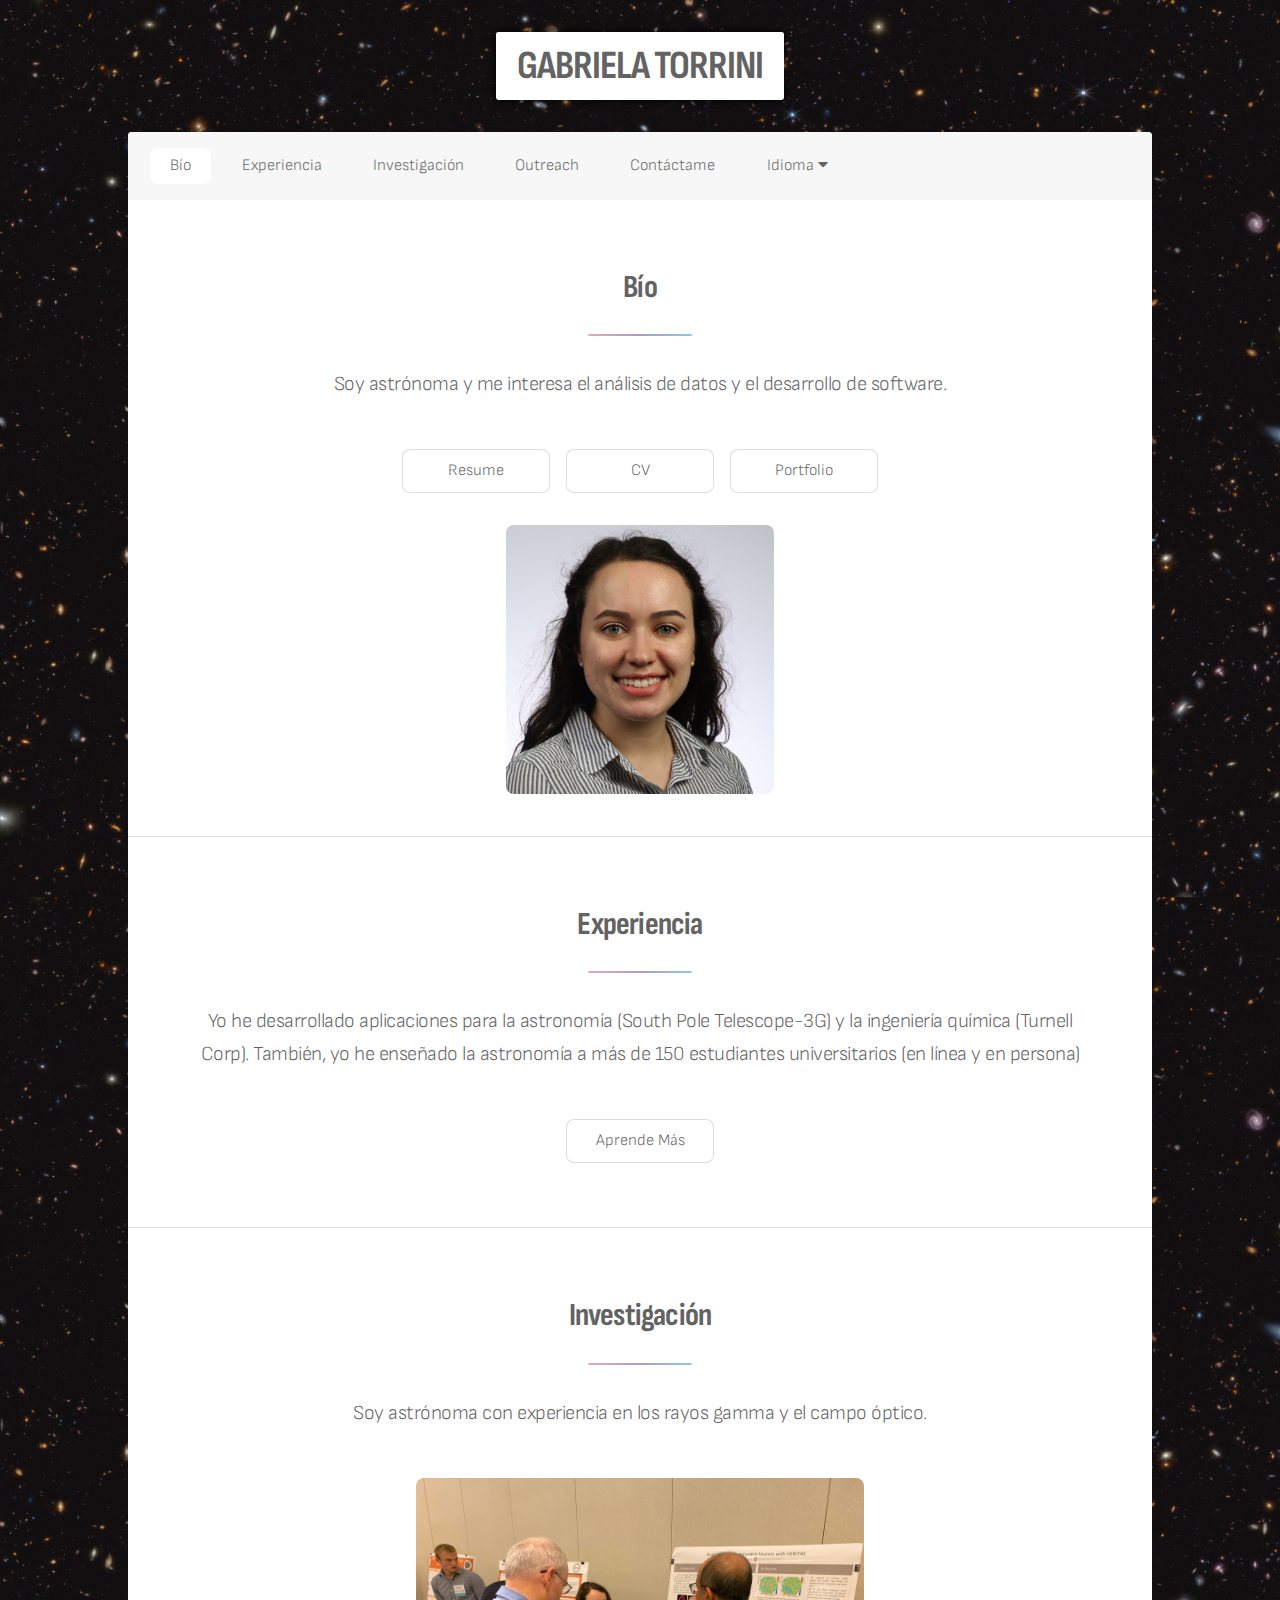
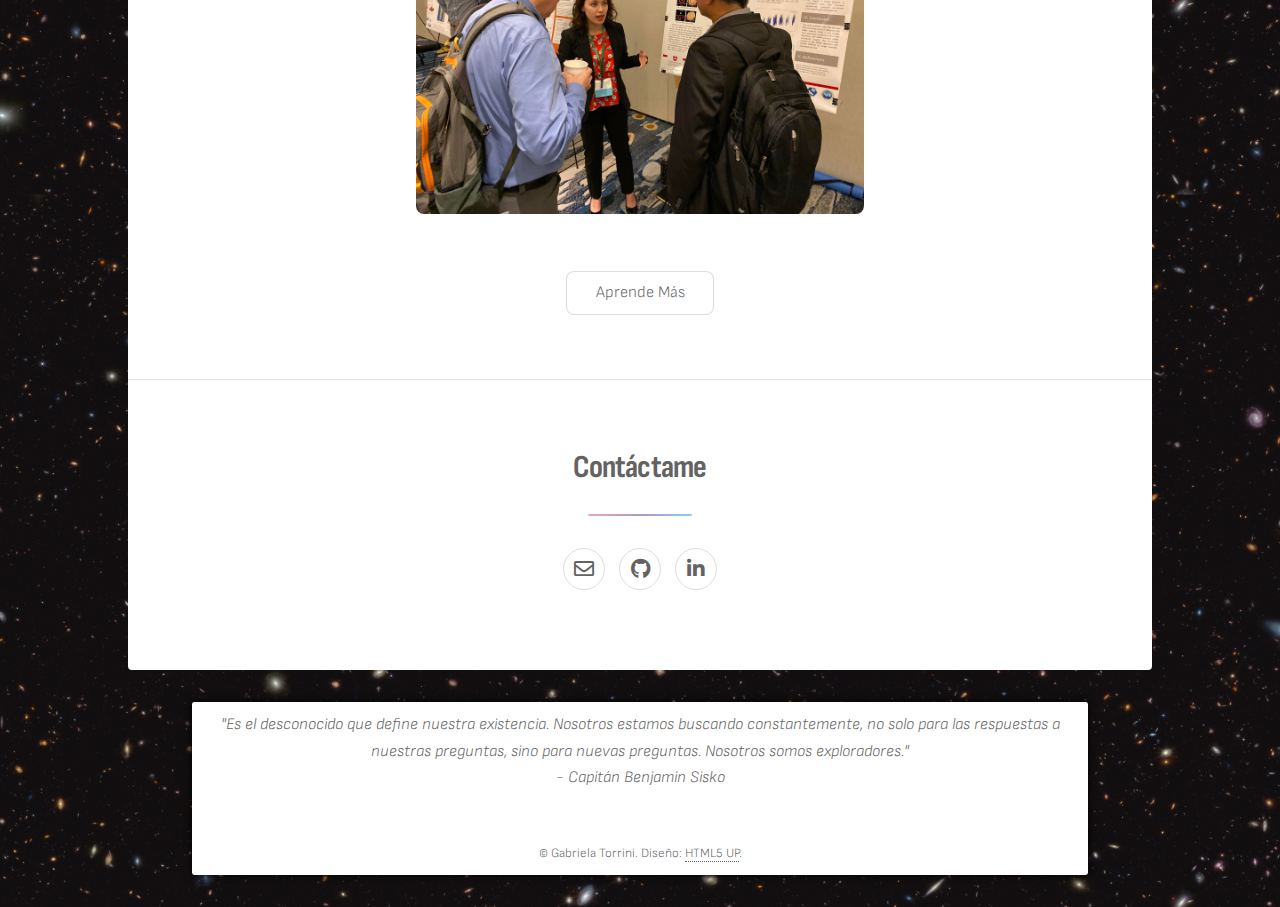
==== commit 3a9b6219: "Fixed header/footer" ====
--- a/esp_index.html
+++ b/esp_index.html
@@ -25,10 +25,8 @@
 
 				<!-- Header -->
 					<header id="header">
-						<!--<div class="bg-box" style="max-width: 35%; padding: 1em;">-->
-						<div>
-							<h1>Gabriela Torrini</h1>
-							<h4>Astro&#769;noma &amp; Desarrolladora de Software</h4>
+						<div class="contrast-box">
+							<h1 class="contrast-text">GABRIELA TORRINI</h1>
 						</div>
 					</header>
 
@@ -38,7 +36,7 @@
 							<li><a href="#about" class="active">Bi&#769;o</a></li>
 							<li><a href="#experience">Experiencia</a></li>
 							<li><a href="#research">Investigacio&#769;n</a></li>
-							<!--<li><a href="#outreach">Outreach</a></li>-->
+							<li><a href="#outreach">Outreach</a></li>
 							<li><a href="#contact">Conta&#769;ctame</a></li>
 							<li class="dropdown"><p class="dropbtn">Idioma <i class="fa fa-caret-down"></i></p>
 								<ul class="dropdown-content">
@@ -55,18 +53,15 @@
 
 						<!-- Bio -->
 							<section id="about" class="main special">
-								<!--<div class="spotlight">
-									<div class="content">-->
-										<header class="major">
-											<h2>Bi&#769;o</h2>
-											<p>Soy astro&#769;noma y me interesa el ana&#769;lisis de datos y el desarrollo de software.</p>
-										</header>
-										<!--<ul class="actions">
-											<li><a class="button">Resume</a></li>
-											<li><a class="button">CV  </a></li>
-										</ul>-->
-									<!--</div>
-								</div>-->
+								<header class="major">
+									<h2>Bi&#769;o</h2>
+									<p>Soy astro&#769;noma y me interesa el ana&#769;lisis de datos y el desarrollo de software.</p>
+								</header>
+								<ul class="actions special">
+									<li><a href="Torrini_Resume.pdf" class="button">Resume</a></li>
+									<li><a href="Torrini_CV.pdf" class="button">CV</a></li>
+									<li><a href="https://github.com/gtorrini/portfolio" class="button">Portfolio</a></li>
+								</ul>
 										<span class="image"><img src="images/profile.jpg" style="max-width:30%; height:auto; margin:auto;" alt="Gabriela Torrini headshot" /></span>
 							</section>
 
@@ -116,7 +111,7 @@
 								<header class="major">
 									<h2>Conta&#769;ctame</h2>
 									<ul class="icons">
-										<li><a href="mailto:torrini2@illinois.edu" class="icon fa-regular fa-envelope alt"></a></li>
+										<li><a href="mailto:gabriela.torrini@outlook.com" class="icon fa-regular fa-envelope alt"></a></li>
 										<li><a href="https://github.com/gtorrini" class="icon brands fa-github alt"><span class="label">GitHub</span></a></li>
 										<li><a href="https://www.linkedin.com/in/gabriela-torrini-9a2ab7235/" class="icon brands fa-linkedin-in alt"><span class="label">LinkedIn</span></a></li>
 									</ul>
@@ -127,11 +122,10 @@
 
 				<!-- Footer -->
 					<footer id="footer">
-						<div class="align-center">
-							<h3>"Es el desconocido que define nuestra existencia. Nosotros estamos buscando constantemente, no solo para las respuestas a nuestras preguntas, sino para nuevas preguntas. Nosotros somos exploradores." </h3>
-							<p>- Capita&#769;n Benjamin Sisko</p>
+						<div class="contrast-box">
+							<p class="contrast-text"><i>"Es el desconocido que define nuestra existencia. Nosotros estamos buscando constantemente, no solo para las respuestas a nuestras preguntas, sino para nuevas preguntas. Nosotros somos exploradores." <br /> - Capita&#769;n Benjamin Sisko</i></p>
+							<p class="copyright contrast-text">&copy; Gabriela Torrini. Disen&#771;o: <a href="https://html5up.net">HTML5 UP</a>.</p>
 						</div>
-						<p class="copyright">&copy; Gabriela Torrini. Disen&#771;o: <a href="https://html5up.net">HTML5 UP</a>.</p>
 					</footer>
 
 			</div>
--- a/assets/css/main.css
+++ b/assets/css/main.css
@@ -1,23 +1,12 @@
 @import url(fontawesome-all.min.css);
-@import 'https://fonts.googleapis.com/css?family=Source+Sans+Pro:300,400';
-
+@import 'https://fonts.googleapis.com/css?family=Sofia+Sans:300,400';
+@import 'https://fonts.googleapis.com/css?family=Sofia+Sans+Condensed:300,400';
 /*
 	Stellar by HTML5 UP
 	html5up.net | @ajlkn
 	Free for personal and commercial use under the CCA 3.0 license (html5up.net/license)
 */
-
-html, body, div, span, applet, object,
-iframe, h1, h2, h3, h4, h5, h6, p, blockquote,
-pre, a, abbr, acronym, address, big, cite,
-code, del, dfn, em, img, ins, kbd, q, s, samp,
-small, strike, strong, sub, sup, tt, var, b,
-u, i, center, dl, dt, dd, ol, ul, li, fieldset,
-form, label, legend, table, caption, tbody,
-tfoot, thead, tr, th, td, article, aside,
-canvas, details, embed, figure, figcaption,
-footer, header, hgroup, menu, nav, output, ruby,
-section, summary, time, mark, audio, video {
+html, body, div, span, applet, object, iframe, h1, h2, h3, h4, h5, h6, p, blockquote, pre, a, abbr, acronym, address, big, cite, code, del, dfn, em, img, ins, kbd, q, s, samp, small, strike, strong, sub, sup, tt, var, b, u, i, center, dl, dt, dd, ol, ul, li, fieldset, form, label, legend, table, caption, tbody, tfoot, thead, tr, th, td, article, aside, canvas, details, embed, figure, figcaption, footer, header, hgroup, menu, nav, output, ruby, section, summary, time, mark, audio, video {
 	margin: 0;
 	padding: 0;
 	border: 0;
@@ -32,6 +21,19 @@
 
 body {
 	line-height: 1;
+}
+
+html, body {
+	height: 100%;
+	display: flex;
+	flex-direction: column;
+}
+
+footer {
+	display: flex;
+	flex-direction: column;
+	flex-grow: 2;
+	justify-content: flex-end;
 }
 
 ol, ul {
@@ -127,7 +129,7 @@
 	}
 
 	body, input, select, textarea {
-		font-family: "Source Sans Pro", Helvetica, sans-serif;
+		font-family: "Sofia Sans", Helvetica, sans-serif;
 		font-size: 17pt;
 		font-weight: 300;
 		line-height: 1.65;
@@ -215,10 +217,11 @@
 		}
 
 	h1, h2, h3, h4, h5, h6 {
-		font-weight: 300;
+		font-weight: bold;
 		line-height: 1.5;
 		margin: 0 0 0.7em 0;
 		letter-spacing: -0.025em;
+		font-family: 'Sofia Sans Condensed', Helvetica, sans-serif;
 	}
 
 		h1 a, h2 a, h3 a, h4 a, h5 a, h6 a {
@@ -315,10 +318,6 @@
 		text-align: left;
 	}
 
-	.align-center {
-		text-align: center;
-	}
-
 	.align-right {
 		text-align: right;
 	}
@@ -328,16 +327,16 @@
 	}
 
 	a:hover {
-		color: #ffffff;
+		color: black;
 	}
 
 	strong, b {
 		color: #ffffff;
 	}
 
-	h1, h2, h3, h4, h5, h6 {
+/*	h1, h2, h3, h4, h5, h6 {
 		color: #ffffff;
-	}
+	}*/
 
 	blockquote {
 		border-left-color: rgba(255, 255, 255, 0.35);
@@ -351,6 +350,31 @@
 	hr {
 		border-bottom-color: rgba(255, 255, 255, 0.35);
 	}
+
+.contrast-text {
+	color: #636363;
+	padding: 10px;
+	margin-bottom: 0;
+}
+
+.contrast-box {
+	background-color: #FFFFFF;
+	box-shadow: 0px 0px 7px black;
+	box-sizing: border-box;
+	border-radius: 0.15em;
+}
+
+header div.contrast-box {
+	max-width: 18em;
+	margin-left: auto;
+	margin-right: auto;
+}
+
+@media screen and (max-width: 720px) {
+	header div.contrast-box {
+		max-width: 14em;
+	}
+}
 
 /* Row */
 
@@ -3098,9 +3122,9 @@
 		text-align: center;
 	}
 
-		#header h1 {
-			margin: 0 0 0.25em 0;
-		}
+/*		#header h1 {
+			margin: 0.5em 0 0.5em 0;
+		}*/
 
 		#header p {
 			font-size: 1.25em;
@@ -3149,7 +3173,7 @@
 		@media screen and (max-width: 1280px) {
 
 			#header {
-				padding: 0.1em 4em 0.1em 4em ;
+				padding: 2em 4em 2em 4em ;
 			}
 
 				#header.alt {
@@ -3161,7 +3185,7 @@
 		@media screen and (max-width: 980px) {
 
 			#header {
-				padding: 0.1em 3em 0.1em 3em ;
+				padding: 2em 3em 2em 3em ;
 			}
 
 				#header.alt {
@@ -3173,7 +3197,7 @@
 		@media screen and (max-width: 736px) {
 
 			#header {
-				padding: 0.1em 2em 0.1em 2em ;
+				padding: 1em 2em 1em 2em ;
 			}
 
 				#header p {
@@ -3198,7 +3222,7 @@
 		@media screen and (max-width: 480px) {
 
 			#header {
-				padding: 0.1em 1.5em 0.1em 1.5em ;
+				padding: 1em 1.5em 1em 1.5em ;
 			}
 
 				#header.alt {
@@ -3210,7 +3234,7 @@
 		@media screen and (max-width: 360px) {
 
 			#header {
-				padding: 0.1em 1em 0.1em 1em ;
+				padding: 0.5em 1em 0.5em 1em ;
 			}
 
 				#header.alt {
@@ -3820,7 +3844,8 @@
 		padding: 1em 5em 1em 5em;
 		/*		width: calc(100% + 2em);*/
 		width: 100%;
-		margin: 0 0 3em 0;
+		margin: 0;
+		text-align: center;
 	}
 
 		/*		#footer > * {
@@ -3830,7 +3855,7 @@
 
 		#footer .copyright {
 			width: 100%;
-			margin: 2em 0 2em 0;
+			margin: 0;
 			font-size: 0.8em;
 			text-align: center;
 		}
@@ -3847,14 +3872,14 @@
 		#footer {
 			padding: 2em 3em 2em 3em;
 			display: block;
-			margin: 0 0 3em 0;
+			margin: 0;
 			width: 100%;
 		}
 
 			#footer > * {
 				width: 100%;
 				margin-left: 0;
-				margin-bottom: 3em;
+				margin-bottom: 0;
 			}
 
 			#footer .copyright {
@@ -3876,7 +3901,7 @@
 		}
 	}
 
-	@media screen and (max-width: 480px) {
+	@media screen and (max-width: 360px) {
 
 		#footer {
 			padding: 0.5em 1em 0.5em 1em;
@@ -3926,6 +3951,16 @@
 		background-image: none;
 		text-align: center;
 		background-color: #000000;
+	}
+
+	/* Background text shadowing */
+	.bg-text {
+		text-shadow: 1px 1px 2px black;
+	}
+
+	.option-button {
+		padding: 0 1.5em;
+		margin: 0 0.75em;
 	}
 
 	/* Language Dropdown */
@@ -3960,4 +3995,3 @@
 	.dropdown:hover .dropdown-content {
 		display: block;
 	}
-
